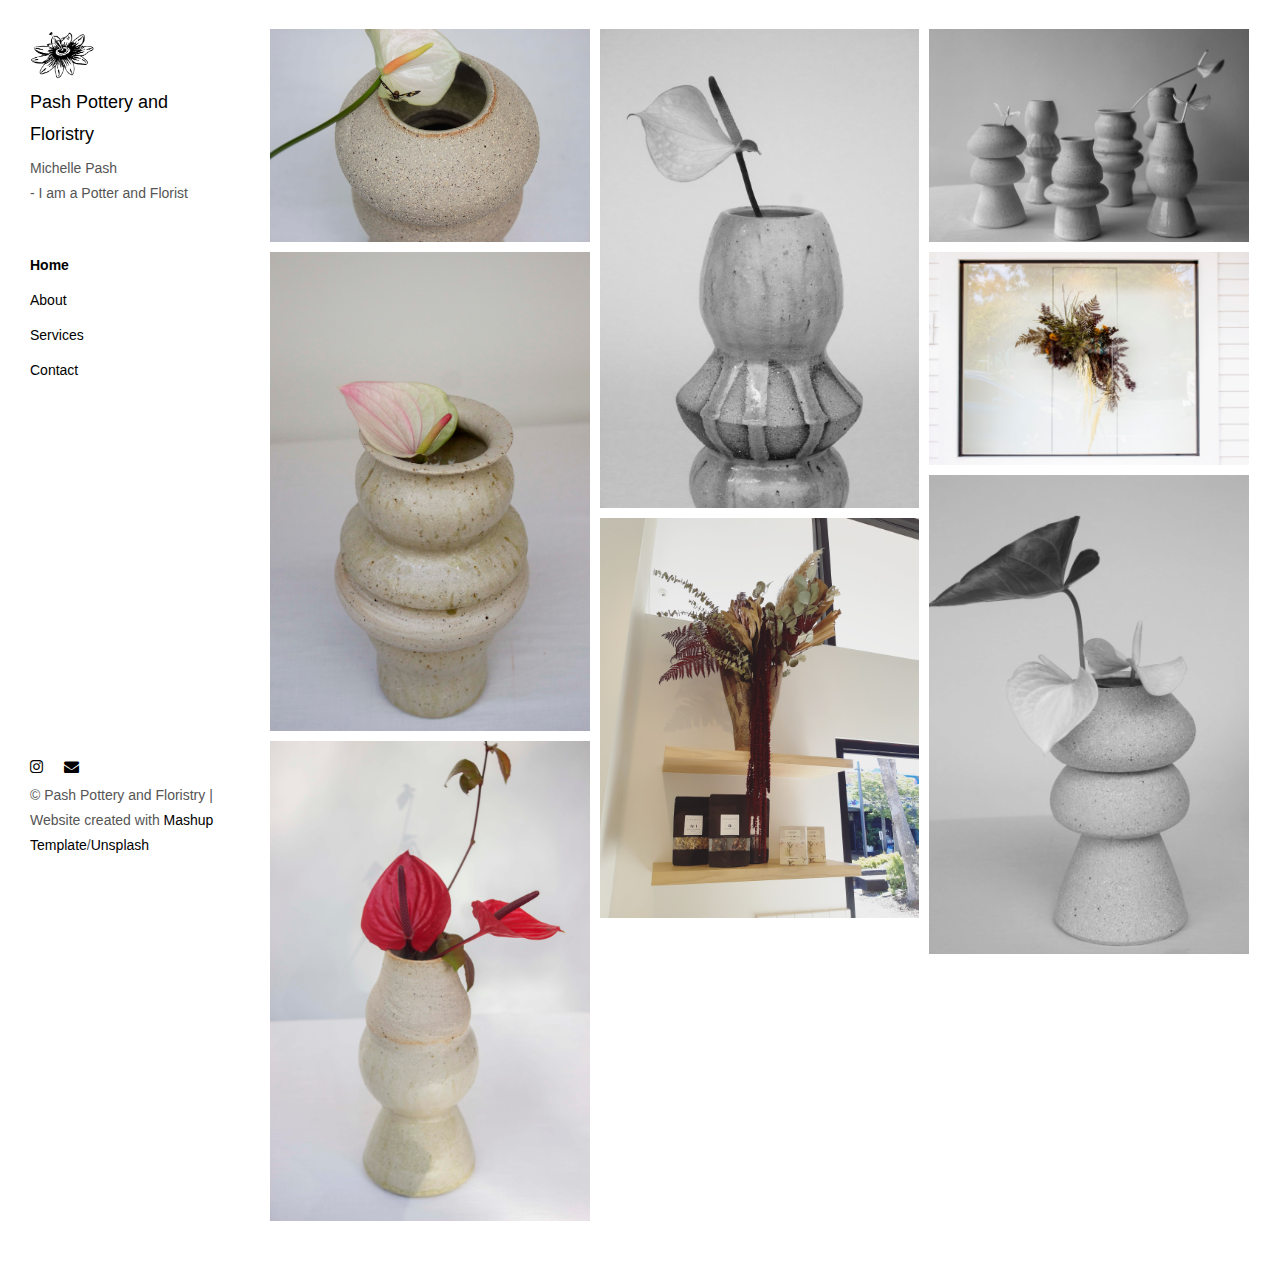
==== index.html @ e785ac84 "new line" ====
<!DOCTYPE html>
<html lang="en">
  <head>
    <meta charset="UTF-8" />
    <meta content="IE=edge" http-equiv="X-UA-Compatible" />
    <meta content="width=device-width,initial-scale=1" name="viewport" />
    <meta content="Page description" name="description" />
    <meta name="google" content="notranslate" />
    <meta
      content="Mashup templates have been developped by Orson.io team"
      name="author"
    />

    <!-- Disable tap highlight on IE -->
    <meta name="msapplication-tap-highlight" content="no" />

    <link href="./assets/apple-icon-180x180.png" rel="apple-touch-icon" />
    <link href="./assets/favicon.ico" rel="icon" />

    <title>Pash Pottery and Floristry</title>

    <link href="./main.82cfd66e.css" rel="stylesheet" />
  </head>

  <body>
    <!-- Add your content of header -->
    <header class="">
      <div class="navbar navbar-default visible-xs">
        <button type="button" class="navbar-toggle collapsed">
          <span class="sr-only">Toggle navigation</span>
          <span class="icon-bar"></span>
          <span class="icon-bar"></span>
          <span class="icon-bar"></span>
        </button>
        <a href="./index.html" class="navbar-brand">Pash Pottery and Floristry</a>
      </div>

      <nav class="sidebar">
        <div class="navbar-collapse" id="navbar-collapse">
          <div class="site-header hidden-xs">
            <a class="site-brand" href="./index.html" title="">
              <img
                class="img-responsive site-logo"
                alt=""
                src="./assets/images/logo.png"
                style="height: 50px;"
              />
              Pash Pottery and Floristry
            </a>
            <p>
              Michelle Pash <br> - I am a Potter and Florist
            </p>
          </div>
          <ul class="nav">
            <li><a href="./index.html" title="">Home</a></li>
            <li><a href="./about.html" title="">About</a></li>
            <li><a href="./services.html" title="">Services</a></li>
            <li><a href="./contact.html" title="">Contact</a></li>
          </ul>

          <nav class="nav-footer">
            <p class="nav-footer-social-buttons">
              <a
                class="fa-icon"
                href="https://www.instagram.com/pashpotteryandfloristry/?hl=en"
                title=""
              >
                <i class="fa fa-instagram"></i>
              </a>

              <a class="fa-icon" href="mailto:michelle.peteros@gmail.com" title="">
                 <i class="fa fa-envelope"></i>
              </a>
              </a>
            </p>
            <p>
              © Pash Pottery and Floristry | Website created with
              <a
                href="http://www.mashup-template.com/"
                title="Create website with free html template"
                >Mashup Template</a
              >/<a
                href="https://www.unsplash.com/"
                title="Beautiful Free Images"
                >Unsplash</a
              >
            </p>
          </nav>
        </div>
      </nav>
    </header>
    <main class="" id="main-collapse">
      <!-- Add your site or app content here -->

      <div class="hero-full-wrapper">
        <div class="grid">
          <div class="gutter-sizer"></div>
          <div class="grid-sizer"></div>

          <div class="grid-item">
            <img
              class="img-responsive"
              alt=""
              src="./assets/images/1_img.jpg"
            />
            <!-- <a href="./project.html" class="project-description">
              <div class="project-text-holder">
                <div class="project-text-inner">
                  <h3>Vivamus vestibulum</h3>
                  <p>Discover more</p>
                </div>
              </div>
            </a> -->
          </div>

          <div class="grid-item">
            <img
              class="img-responsive"
              alt=""
              src="./assets/images/2_img.jpg"
            />
            <!-- <a href="./project.html" class="project-description">
              <div class="project-text-holder">
                <div class="project-text-inner">
                  <h3>Vivamus vestibulum</h3>
                  <p>Discover more</p>
                </div>
              </div>
            </a> -->
          </div>

          <div class="grid-item">
            <img
              class="img-responsive"
              alt=""
              src="./assets/images/3_img.jpg"
            />
            <!-- <a href="./project.html" class="project-description">
              <div class="project-text-holder">
                <div class="project-text-inner">
                  <h3>Vivamus vestibulum</h3>
                  <p>Discover more</p>
                </div>
              </div>
            </a> -->
          </div>
          <div class="grid-item">
            <img
              class="img-responsive"
              alt=""
              src="./assets/images/4_img.jpg"
            />
            <!-- <a href="./project.html" class="project-description">
              <div class="project-text-holder">
                <div class="project-text-inner">
                  <h3>Vivamus vestibulum</h3>
                  <p>Discover more</p>
                </div>
              </div>
            </a> -->
          </div>

          <div class="grid-item">
            <img
              class="img-responsive"
              alt=""
              src="./assets/images/5_img.jpg"
            />
            <!-- <a href="./project.html" class="project-description">
              <div class="project-text-holder">
                <div class="project-text-inner">
                  <h3>Vivamus vestibulum</h3>
                  <p>Discover more</p>
                </div>
              </div>
            </a> -->
          </div>

          <div class="grid-item">
            <img
              class="img-responsive"
              alt=""
              src="./assets/images/6_img.jpg"
            />
            <!-- <a href="./project.html" class="project-description">
              <div class="project-text-holder">
                <div class="project-text-inner">
                  <h3>Vivamus vestibulum</h3>
                  <p>Discover more</p>
                </div>
              </div>
            </a> -->
          </div>

          <div class="grid-item">
            <img
              class="img-responsive"
              alt=""
              src="./assets/images/7_img.jpg"
            />
            <!-- <a href="./project.html" class="project-description">
              <div class="project-text-holder">
                <div class="project-text-inner">
                  <h3>Vivamus vestibulum</h3>
                  <p>Discover more</p>
                </div>
              </div>
            </a> -->
          </div>
          <div class="grid-item">
            <img
              class="img-responsive"
              alt=""
              src="./assets/images/8_img.jpg"
            />
            <!-- <a href="./project.html" class="project-description">
              <div class="project-text-holder">
                <div class="project-text-inner">
                  <h3>Vivamus vestibulum</h3>
                  <p>Discover more</p>
                </div>
              </div>
            </a> -->
          </div>
        </div>
      </div>

      <script>
        document.addEventListener("DOMContentLoaded", function (event) {
          masonryBuild();
        });
      </script>
    </main>

    <script>
      document.addEventListener("DOMContentLoaded", function (event) {
        navbarToggleSidebar();
        navActivePage();
      });
    </script>

    <!-- Google Analytics: change UA-XXXXX-X to be your site's ID 

<script>
  (function (i, s, o, g, r, a, m) {
    i['GoogleAnalyticsObject'] = r; i[r] = i[r] || function () {
      (i[r].q = i[r].q || []).push(arguments)
    }, i[r].l = 1 * new Date(); a = s.createElement(o),
      m = s.getElementsByTagName(o)[0]; a.async = 1; a.src = g; m.parentNode.insertBefore(a, m)
  })(window, document, 'script', '//www.google-analytics.com/analytics.js', 'ga');
  ga('create', 'UA-XXXXX-X', 'auto');
  ga('send', 'pageview');
</script>

-->
    <script type="text/javascript" src="./main.85741bff.js"></script>
  </body>
</html>
---- main.82cfd66e.css ----
@import url(
  https://fonts.googleapis.com/css?family=Cabin:400,
  700|Source + Sans + Pro:400,
  700
);
@import url(https://maxcdn.bootstrapcdn.com/font-awesome/4.7.0/css/font-awesome.min.css); /*!
 * Bootstrap v3.3.7 (http://getbootstrap.com)
 * Copyright 2011-2016 Twitter, Inc.
 * Licensed under MIT (https://github.com/twbs/bootstrap/blob/master/LICENSE)
 */
/*! normalize.css v3.0.3 | MIT License | github.com/necolas/normalize.css */
html {
  font-family: sans-serif;
  -ms-text-size-adjust: 100%;
  -webkit-text-size-adjust: 100%;
}
body {
  margin: 0;
}
article,
aside,
details,
figcaption,
figure,
footer,
header,
hgroup,
main,
menu,
nav,
section,
summary {
  display: block;
}
audio,
canvas,
progress,
video {
  display: inline-block;
  vertical-align: baseline;
}
audio:not([controls]) {
  display: none;
  height: 0;
}
[hidden],
template {
  display: none;
}
a {
  background-color: transparent;
}
a:active,
a:hover {
  outline: 0;
}
abbr[title] {
  border-bottom: 1px dotted;
}
b,
strong {
  font-weight: 700;
}
dfn {
  font-style: italic;
}
h1 {
  font-size: 2em;
  margin: 0.67em 0;
}
mark {
  background: #ff0;
  color: #000;
}
small {
  font-size: 80%;
}
sub,
sup {
  font-size: 75%;
  line-height: 0;
  position: relative;
  vertical-align: baseline;
}
sup {
  top: -0.5em;
}
sub {
  bottom: -0.25em;
}
img {
  border: 0;
}
svg:not(:root) {
  overflow: hidden;
}
figure {
  margin: 1em 40px;
}
hr {
  box-sizing: content-box;
  height: 0;
}
pre {
  overflow: auto;
}
code,
kbd,
pre,
samp {
  font-family: monospace, monospace;
  font-size: 1em;
}
button,
input,
optgroup,
select,
textarea {
  color: inherit;
  font: inherit;
  margin: 0;
}
button {
  overflow: visible;
}
button,
select {
  text-transform: none;
}
button,
html input[type="button"],
input[type="reset"],
input[type="submit"] {
  -webkit-appearance: button;
  cursor: pointer;
}
button[disabled],
html input[disabled] {
  cursor: default;
}
button::-moz-focus-inner,
input::-moz-focus-inner {
  border: 0;
  padding: 0;
}
input {
  line-height: normal;
}
input[type="checkbox"],
input[type="radio"] {
  box-sizing: border-box;
  padding: 0;
}
input[type="number"]::-webkit-inner-spin-button,
input[type="number"]::-webkit-outer-spin-button {
  height: auto;
}
input[type="search"] {
  -webkit-appearance: textfield;
  box-sizing: content-box;
}
input[type="search"]::-webkit-search-cancel-button,
input[type="search"]::-webkit-search-decoration {
  -webkit-appearance: none;
}
fieldset {
  border: 1px solid silver;
  margin: 0 2px;
  padding: 0.35em 0.625em 0.75em;
}
textarea {
  overflow: auto;
}
optgroup {
  font-weight: 700;
}
table {
  border-collapse: collapse;
  border-spacing: 0;
}
td,
th {
  padding: 0;
}

/*! Source: https://github.com/h5bp/html5-boilerplate/blob/master/src/css/main.css */
@media print {
  *,
  :after,
  :before {
    background: transparent !important;
    color: #000 !important;
    box-shadow: none !important;
    text-shadow: none !important;
  }
  a,
  a:visited {
    text-decoration: underline;
  }
  a[href]:after {
    content: " (" attr(href) ")";
  }
  abbr[title]:after {
    content: " (" attr(title) ")";
  }
  a[href^="#"]:after,
  a[href^="javascript:"]:after {
    content: "";
  }
  blockquote,
  pre {
    border: 1px solid #999;
    page-break-inside: avoid;
  }
  thead {
    display: table-header-group;
  }
  img,
  tr {
    page-break-inside: avoid;
  }
  img {
    max-width: 100% !important;
  }
  h2,
  h3,
  p {
    orphans: 3;
    widows: 3;
  }
  h2,
  h3 {
    page-break-after: avoid;
  }
  .navbar {
    display: none;
  }
  .btn > .caret,
  .dropup > .btn > .caret {
    border-top-color: #000 !important;
  }
  .label {
    border: 1px solid #000;
  }
  .table {
    border-collapse: collapse !important;
  }
  .table td,
  .table th {
    background-color: #fff !important;
  }
  .table-bordered td,
  .table-bordered th {
    border: 1px solid #ddd !important;
  }
}
*,
:after,
:before {
  -webkit-box-sizing: border-box;
  -moz-box-sizing: border-box;
  box-sizing: border-box;
}
html {
  font-size: 10px;
  -webkit-tap-highlight-color: transparent;
}
body {
  font-family: Source Sans Pro, Helvetica, Arial, sans-serif;
  font-size: 14px;
  line-height: 1.78;
  color: #555;
  background-color: #fff;
}
button,
input,
select,
textarea {
  font-family: inherit;
  font-size: inherit;
  line-height: inherit;
}
a {
  color: #ff6360;
  text-decoration: none;
}
a:focus,
a:hover {
  color: #ff1814;
  text-decoration: underline;
}
a:focus {
  outline: 5px auto -webkit-focus-ring-color;
  outline-offset: -2px;
}
figure {
  margin: 0;
}
img {
  vertical-align: middle;
}
.img-responsive {
  display: block;
  max-width: 100%;
  height: auto;
}
.img-rounded {
  border-radius: 2px;
}
.img-thumbnail {
  padding: 4px;
  line-height: 1.78;
  background-color: #fff;
  border: 1px solid #ddd;
  border-radius: 2px;
  -webkit-transition: all 0.2s ease-in-out;
  -o-transition: all 0.2s ease-in-out;
  transition: all 0.2s ease-in-out;
  display: inline-block;
  max-width: 100%;
  height: auto;
}
.img-circle {
  border-radius: 50%;
}
hr {
  margin-top: 24px;
  margin-bottom: 24px;
  border: 0;
  border-top: 1px solid #eee;
}
.sr-only {
  position: absolute;
  width: 1px;
  height: 1px;
  margin: -1px;
  padding: 0;
  overflow: hidden;
  clip: rect(0, 0, 0, 0);
  border: 0;
}
.sr-only-focusable:active,
.sr-only-focusable:focus {
  position: static;
  width: auto;
  height: auto;
  margin: 0;
  overflow: visible;
  clip: auto;
}
[role="button"] {
  cursor: pointer;
}
.h1,
.h2,
.h3,
.h4,
.h5,
.h6,
h1,
h2,
h3,
h4,
h5,
h6 {
  font-family: Cabin, Helvetica, Arial, sans-serif;
  font-weight: 700;
  line-height: 1.1;
  color: #000;
}
.h1 .small,
.h1 small,
.h2 .small,
.h2 small,
.h3 .small,
.h3 small,
.h4 .small,
.h4 small,
.h5 .small,
.h5 small,
.h6 .small,
.h6 small,
h1 .small,
h1 small,
h2 .small,
h2 small,
h3 .small,
h3 small,
h4 .small,
h4 small,
h5 .small,
h5 small,
h6 .small,
h6 small {
  font-weight: 400;
  line-height: 1;
  color: #777;
}
.h1,
.h2,
.h3,
h1,
h2,
h3 {
  margin-top: 24px;
  margin-bottom: 12px;
}
.h1 .small,
.h1 small,
.h2 .small,
.h2 small,
.h3 .small,
.h3 small,
h1 .small,
h1 small,
h2 .small,
h2 small,
h3 .small,
h3 small {
  font-size: 65%;
}
.h4,
.h5,
.h6,
h4,
h5,
h6 {
  margin-top: 12px;
  margin-bottom: 12px;
}
.h4 .small,
.h4 small,
.h5 .small,
.h5 small,
.h6 .small,
.h6 small,
h4 .small,
h4 small,
h5 .small,
h5 small,
h6 .small,
h6 small {
  font-size: 75%;
}
.h1,
h1 {
  font-size: 44px;
}
.h2,
h2 {
  font-size: 33px;
}
.h3,
h3 {
  font-size: 25px;
}
.h4,
h4 {
  font-size: 19px;
}
.h5,
h5 {
  font-size: 14px;
}
.h6,
h6 {
  font-size: 12px;
}
p {
  margin: 0 0 12px;
}
.lead {
  margin-bottom: 24px;
  font-size: 16px;
  font-weight: 300;
  line-height: 1.4;
}
@media (min-width: 768px) {
  .lead {
    font-size: 21px;
  }
}
.small,
small {
  font-size: 85%;
}
.mark,
mark {
  background-color: #fcf8e3;
  padding: 0.2em;
}
.text-left {
  text-align: left;
}
.text-right {
  text-align: right;
}
.text-center {
  text-align: center;
}
.text-justify {
  text-align: justify;
}
.text-nowrap {
  white-space: nowrap;
}
.text-lowercase {
  text-transform: lowercase;
}
.initialism,
.text-uppercase {
  text-transform: uppercase;
}
.text-capitalize {
  text-transform: capitalize;
}
.text-muted {
  color: #777;
}
.text-primary {
  color: #ff6360;
}
a.text-primary:focus,
a.text-primary:hover {
  color: #ff312d;
}
.text-success {
  color: #fff;
}
a.text-success:focus,
a.text-success:hover {
  color: #e6e6e6;
}
.text-info {
  color: #31708f;
}
a.text-info:focus,
a.text-info:hover {
  color: #245269;
}
.text-warning {
  color: #8a6d3b;
}
a.text-warning:focus,
a.text-warning:hover {
  color: #66512c;
}
.text-danger {
  color: #fff;
}
a.text-danger:focus,
a.text-danger:hover {
  color: #e6e6e6;
}
.bg-primary {
  color: #fff;
  background-color: #ff6360;
}
a.bg-primary:focus,
a.bg-primary:hover {
  background-color: #ff312d;
}
.bg-success {
  background-color: #57ce6e;
}
a.bg-success:focus,
a.bg-success:hover {
  background-color: #37bb50;
}
.bg-info {
  background-color: #d9edf7;
}
a.bg-info:focus,
a.bg-info:hover {
  background-color: #afd9ee;
}
.bg-warning {
  background-color: #fcf8e3;
}
a.bg-warning:focus,
a.bg-warning:hover {
  background-color: #f7ecb5;
}
.bg-danger {
  background-color: #ee624b;
}
a.bg-danger:focus,
a.bg-danger:hover {
  background-color: #ea391c;
}
.page-header {
  padding-bottom: 11px;
  margin: 48px 0 24px;
  border-bottom: 1px solid #eee;
}
ol,
ul {
  margin-top: 0;
  margin-bottom: 12px;
}
ol ol,
ol ul,
ul ol,
ul ul {
  margin-bottom: 0;
}
.list-inline,
.list-unstyled {
  padding-left: 0;
  list-style: none;
}
.list-inline {
  margin-left: -5px;
}
.list-inline > li {
  display: inline-block;
  padding-left: 5px;
  padding-right: 5px;
}
dl {
  margin-top: 0;
  margin-bottom: 24px;
}
dd,
dt {
  line-height: 1.78;
}
dt {
  font-weight: 700;
}
dd {
  margin-left: 0;
}
.dl-horizontal dd:after,
.dl-horizontal dd:before {
  content: " ";
  display: table;
}
.dl-horizontal dd:after {
  clear: both;
}
@media (min-width: 768px) {
  .dl-horizontal dt {
    float: left;
    width: 160px;
    clear: left;
    text-align: right;
    overflow: hidden;
    text-overflow: ellipsis;
    white-space: nowrap;
  }
  .dl-horizontal dd {
    margin-left: 180px;
  }
}
abbr[data-original-title],
abbr[title] {
  cursor: help;
  border-bottom: 1px dotted #777;
}
.initialism {
  font-size: 90%;
}
blockquote {
  padding: 12px 24px;
  margin: 0 0 24px;
  font-size: 17.5px;
  border-left: 5px solid #eee;
}
blockquote ol:last-child,
blockquote p:last-child,
blockquote ul:last-child {
  margin-bottom: 0;
}
blockquote .small,
blockquote footer,
blockquote small {
  display: block;
  font-size: 80%;
  line-height: 1.78;
  color: #777;
}
blockquote .small:before,
blockquote footer:before,
blockquote small:before {
  content: "\2014   \A0";
}
.blockquote-reverse,
blockquote.pull-right {
  padding-right: 15px;
  padding-left: 0;
  border-right: 5px solid #eee;
  border-left: 0;
  text-align: right;
}
.blockquote-reverse .small:before,
.blockquote-reverse footer:before,
.blockquote-reverse small:before,
blockquote.pull-right .small:before,
blockquote.pull-right footer:before,
blockquote.pull-right small:before {
  content: "";
}
.blockquote-reverse .small:after,
.blockquote-reverse footer:after,
.blockquote-reverse small:after,
blockquote.pull-right .small:after,
blockquote.pull-right footer:after,
blockquote.pull-right small:after {
  content: "\A0   \2014";
}
address {
  margin-bottom: 24px;
  font-style: normal;
  line-height: 1.78;
}
code,
kbd,
pre,
samp {
  font-family: Menlo, Monaco, Consolas, Courier New, monospace;
}
code {
  color: #c7254e;
  background-color: #f9f2f4;
}
code,
kbd {
  padding: 2px 4px;
  font-size: 90%;
  border-radius: 2px;
}
kbd {
  color: #fff;
  background-color: #333;
  box-shadow: inset 0 -1px 0 rgba(0, 0, 0, 0.25);
}
kbd kbd {
  padding: 0;
  font-size: 100%;
  font-weight: 700;
  box-shadow: none;
}
pre {
  display: block;
  padding: 11.5px;
  margin: 0 0 12px;
  font-size: 13px;
  line-height: 1.78;
  word-break: break-all;
  word-wrap: break-word;
  color: #333;
  background-color: #f5f5f5;
  border: 1px solid #ccc;
  border-radius: 2px;
}
pre code {
  padding: 0;
  font-size: inherit;
  color: inherit;
  white-space: pre-wrap;
  background-color: transparent;
  border-radius: 0;
}
.pre-scrollable {
  max-height: 340px;
  overflow-y: scroll;
}
.container {
  margin-right: auto;
  margin-left: auto;
  padding-left: 15px;
  padding-right: 15px;
}
.container:after,
.container:before {
  content: " ";
  display: table;
}
.container:after {
  clear: both;
}
@media (min-width: 768px) {
  .container {
    width: 750px;
  }
}
@media (min-width: 992px) {
  .container {
    width: 970px;
  }
}
@media (min-width: 1200px) {
  .container {
    width: 1170px;
  }
}
.container-fluid {
  margin-right: auto;
  margin-left: auto;
  padding-left: 15px;
  padding-right: 15px;
}
.container-fluid:after,
.container-fluid:before {
  content: " ";
  display: table;
}
.container-fluid:after {
  clear: both;
}
.row {
  margin-left: -15px;
  margin-right: -15px;
}
.row:after,
.row:before {
  content: " ";
  display: table;
}
.row:after {
  clear: both;
}
.col-lg-1,
.col-lg-2,
.col-lg-3,
.col-lg-4,
.col-lg-5,
.col-lg-6,
.col-lg-7,
.col-lg-8,
.col-lg-9,
.col-lg-10,
.col-lg-11,
.col-lg-12,
.col-md-1,
.col-md-2,
.col-md-3,
.col-md-4,
.col-md-5,
.col-md-6,
.col-md-7,
.col-md-8,
.col-md-9,
.col-md-10,
.col-md-11,
.col-md-12,
.col-sm-1,
.col-sm-2,
.col-sm-3,
.col-sm-4,
.col-sm-5,
.col-sm-6,
.col-sm-7,
.col-sm-8,
.col-sm-9,
.col-sm-10,
.col-sm-11,
.col-sm-12,
.col-xs-1,
.col-xs-2,
.col-xs-3,
.col-xs-4,
.col-xs-5,
.col-xs-6,
.col-xs-7,
.col-xs-8,
.col-xs-9,
.col-xs-10,
.col-xs-11,
.col-xs-12 {
  position: relative;
  min-height: 1px;
  padding-left: 15px;
  padding-right: 15px;
}
.col-xs-1,
.col-xs-2,
.col-xs-3,
.col-xs-4,
.col-xs-5,
.col-xs-6,
.col-xs-7,
.col-xs-8,
.col-xs-9,
.col-xs-10,
.col-xs-11,
.col-xs-12 {
  float: left;
}
.col-xs-1 {
  width: 8.33333%;
}
.col-xs-2 {
  width: 16.66667%;
}
.col-xs-3 {
  width: 25%;
}
.col-xs-4 {
  width: 33.33333%;
}
.col-xs-5 {
  width: 41.66667%;
}
.col-xs-6 {
  width: 50%;
}
.col-xs-7 {
  width: 58.33333%;
}
.col-xs-8 {
  width: 66.66667%;
}
.col-xs-9 {
  width: 75%;
}
.col-xs-10 {
  width: 83.33333%;
}
.col-xs-11 {
  width: 91.66667%;
}
.col-xs-12 {
  width: 100%;
}
.col-xs-pull-0 {
  right: auto;
}
.col-xs-pull-1 {
  right: 8.33333%;
}
.col-xs-pull-2 {
  right: 16.66667%;
}
.col-xs-pull-3 {
  right: 25%;
}
.col-xs-pull-4 {
  right: 33.33333%;
}
.col-xs-pull-5 {
  right: 41.66667%;
}
.col-xs-pull-6 {
  right: 50%;
}
.col-xs-pull-7 {
  right: 58.33333%;
}
.col-xs-pull-8 {
  right: 66.66667%;
}
.col-xs-pull-9 {
  right: 75%;
}
.col-xs-pull-10 {
  right: 83.33333%;
}
.col-xs-pull-11 {
  right: 91.66667%;
}
.col-xs-pull-12 {
  right: 100%;
}
.col-xs-push-0 {
  left: auto;
}
.col-xs-push-1 {
  left: 8.33333%;
}
.col-xs-push-2 {
  left: 16.66667%;
}
.col-xs-push-3 {
  left: 25%;
}
.col-xs-push-4 {
  left: 33.33333%;
}
.col-xs-push-5 {
  left: 41.66667%;
}
.col-xs-push-6 {
  left: 50%;
}
.col-xs-push-7 {
  left: 58.33333%;
}
.col-xs-push-8 {
  left: 66.66667%;
}
.col-xs-push-9 {
  left: 75%;
}
.col-xs-push-10 {
  left: 83.33333%;
}
.col-xs-push-11 {
  left: 91.66667%;
}
.col-xs-push-12 {
  left: 100%;
}
.col-xs-offset-0 {
  margin-left: 0;
}
.col-xs-offset-1 {
  margin-left: 8.33333%;
}
.col-xs-offset-2 {
  margin-left: 16.66667%;
}
.col-xs-offset-3 {
  margin-left: 25%;
}
.col-xs-offset-4 {
  margin-left: 33.33333%;
}
.col-xs-offset-5 {
  margin-left: 41.66667%;
}
.col-xs-offset-6 {
  margin-left: 50%;
}
.col-xs-offset-7 {
  margin-left: 58.33333%;
}
.col-xs-offset-8 {
  margin-left: 66.66667%;
}
.col-xs-offset-9 {
  margin-left: 75%;
}
.col-xs-offset-10 {
  margin-left: 83.33333%;
}
.col-xs-offset-11 {
  margin-left: 91.66667%;
}
.col-xs-offset-12 {
  margin-left: 100%;
}
@media (min-width: 768px) {
  .col-sm-1,
  .col-sm-2,
  .col-sm-3,
  .col-sm-4,
  .col-sm-5,
  .col-sm-6,
  .col-sm-7,
  .col-sm-8,
  .col-sm-9,
  .col-sm-10,
  .col-sm-11,
  .col-sm-12 {
    float: left;
  }
  .col-sm-1 {
    width: 8.33333%;
  }
  .col-sm-2 {
    width: 16.66667%;
  }
  .col-sm-3 {
    width: 25%;
  }
  .col-sm-4 {
    width: 33.33333%;
  }
  .col-sm-5 {
    width: 41.66667%;
  }
  .col-sm-6 {
    width: 50%;
  }
  .col-sm-7 {
    width: 58.33333%;
  }
  .col-sm-8 {
    width: 66.66667%;
  }
  .col-sm-9 {
    width: 75%;
  }
  .col-sm-10 {
    width: 83.33333%;
  }
  .col-sm-11 {
    width: 91.66667%;
  }
  .col-sm-12 {
    width: 100%;
  }
  .col-sm-pull-0 {
    right: auto;
  }
  .col-sm-pull-1 {
    right: 8.33333%;
  }
  .col-sm-pull-2 {
    right: 16.66667%;
  }
  .col-sm-pull-3 {
    right: 25%;
  }
  .col-sm-pull-4 {
    right: 33.33333%;
  }
  .col-sm-pull-5 {
    right: 41.66667%;
  }
  .col-sm-pull-6 {
    right: 50%;
  }
  .col-sm-pull-7 {
    right: 58.33333%;
  }
  .col-sm-pull-8 {
    right: 66.66667%;
  }
  .col-sm-pull-9 {
    right: 75%;
  }
  .col-sm-pull-10 {
    right: 83.33333%;
  }
  .col-sm-pull-11 {
    right: 91.66667%;
  }
  .col-sm-pull-12 {
    right: 100%;
  }
  .col-sm-push-0 {
    left: auto;
  }
  .col-sm-push-1 {
    left: 8.33333%;
  }
  .col-sm-push-2 {
    left: 16.66667%;
  }
  .col-sm-push-3 {
    left: 25%;
  }
  .col-sm-push-4 {
    left: 33.33333%;
  }
  .col-sm-push-5 {
    left: 41.66667%;
  }
  .col-sm-push-6 {
    left: 50%;
  }
  .col-sm-push-7 {
    left: 58.33333%;
  }
  .col-sm-push-8 {
    left: 66.66667%;
  }
  .col-sm-push-9 {
    left: 75%;
  }
  .col-sm-push-10 {
    left: 83.33333%;
  }
  .col-sm-push-11 {
    left: 91.66667%;
  }
  .col-sm-push-12 {
    left: 100%;
  }
  .col-sm-offset-0 {
    margin-left: 0;
  }
  .col-sm-offset-1 {
    margin-left: 8.33333%;
  }
  .col-sm-offset-2 {
    margin-left: 16.66667%;
  }
  .col-sm-offset-3 {
    margin-left: 25%;
  }
  .col-sm-offset-4 {
    margin-left: 33.33333%;
  }
  .col-sm-offset-5 {
    margin-left: 41.66667%;
  }
  .col-sm-offset-6 {
    margin-left: 50%;
  }
  .col-sm-offset-7 {
    margin-left: 58.33333%;
  }
  .col-sm-offset-8 {
    margin-left: 66.66667%;
  }
  .col-sm-offset-9 {
    margin-left: 75%;
  }
  .col-sm-offset-10 {
    margin-left: 83.33333%;
  }
  .col-sm-offset-11 {
    margin-left: 91.66667%;
  }
  .col-sm-offset-12 {
    margin-left: 100%;
  }
}
@media (min-width: 992px) {
  .col-md-1,
  .col-md-2,
  .col-md-3,
  .col-md-4,
  .col-md-5,
  .col-md-6,
  .col-md-7,
  .col-md-8,
  .col-md-9,
  .col-md-10,
  .col-md-11,
  .col-md-12 {
    float: left;
  }
  .col-md-1 {
    width: 8.33333%;
  }
  .col-md-2 {
    width: 16.66667%;
  }
  .col-md-3 {
    width: 25%;
  }
  .col-md-4 {
    width: 33.33333%;
  }
  .col-md-5 {
    width: 41.66667%;
  }
  .col-md-6 {
    width: 50%;
  }
  .col-md-7 {
    width: 58.33333%;
  }
  .col-md-8 {
    width: 66.66667%;
  }
  .col-md-9 {
    width: 75%;
  }
  .col-md-10 {
    width: 83.33333%;
  }
  .col-md-11 {
    width: 91.66667%;
  }
  .col-md-12 {
    width: 100%;
  }
  .col-md-pull-0 {
    right: auto;
  }
  .col-md-pull-1 {
    right: 8.33333%;
  }
  .col-md-pull-2 {
    right: 16.66667%;
  }
  .col-md-pull-3 {
    right: 25%;
  }
  .col-md-pull-4 {
    right: 33.33333%;
  }
  .col-md-pull-5 {
    right: 41.66667%;
  }
  .col-md-pull-6 {
    right: 50%;
  }
  .col-md-pull-7 {
    right: 58.33333%;
  }
  .col-md-pull-8 {
    right: 66.66667%;
  }
  .col-md-pull-9 {
    right: 75%;
  }
  .col-md-pull-10 {
    right: 83.33333%;
  }
  .col-md-pull-11 {
    right: 91.66667%;
  }
  .col-md-pull-12 {
    right: 100%;
  }
  .col-md-push-0 {
    left: auto;
  }
  .col-md-push-1 {
    left: 8.33333%;
  }
  .col-md-push-2 {
    left: 16.66667%;
  }
  .col-md-push-3 {
    left: 25%;
  }
  .col-md-push-4 {
    left: 33.33333%;
  }
  .col-md-push-5 {
    left: 41.66667%;
  }
  .col-md-push-6 {
    left: 50%;
  }
  .col-md-push-7 {
    left: 58.33333%;
  }
  .col-md-push-8 {
    left: 66.66667%;
  }
  .col-md-push-9 {
    left: 75%;
  }
  .col-md-push-10 {
    left: 83.33333%;
  }
  .col-md-push-11 {
    left: 91.66667%;
  }
  .col-md-push-12 {
    left: 100%;
  }
  .col-md-offset-0 {
    margin-left: 0;
  }
  .col-md-offset-1 {
    margin-left: 8.33333%;
  }
  .col-md-offset-2 {
    margin-left: 16.66667%;
  }
  .col-md-offset-3 {
    margin-left: 25%;
  }
  .col-md-offset-4 {
    margin-left: 33.33333%;
  }
  .col-md-offset-5 {
    margin-left: 41.66667%;
  }
  .col-md-offset-6 {
    margin-left: 50%;
  }
  .col-md-offset-7 {
    margin-left: 58.33333%;
  }
  .col-md-offset-8 {
    margin-left: 66.66667%;
  }
  .col-md-offset-9 {
    margin-left: 75%;
  }
  .col-md-offset-10 {
    margin-left: 83.33333%;
  }
  .col-md-offset-11 {
    margin-left: 91.66667%;
  }
  .col-md-offset-12 {
    margin-left: 100%;
  }
}
@media (min-width: 1200px) {
  .col-lg-1,
  .col-lg-2,
  .col-lg-3,
  .col-lg-4,
  .col-lg-5,
  .col-lg-6,
  .col-lg-7,
  .col-lg-8,
  .col-lg-9,
  .col-lg-10,
  .col-lg-11,
  .col-lg-12 {
    float: left;
  }
  .col-lg-1 {
    width: 8.33333%;
  }
  .col-lg-2 {
    width: 16.66667%;
  }
  .col-lg-3 {
    width: 25%;
  }
  .col-lg-4 {
    width: 33.33333%;
  }
  .col-lg-5 {
    width: 41.66667%;
  }
  .col-lg-6 {
    width: 50%;
  }
  .col-lg-7 {
    width: 58.33333%;
  }
  .col-lg-8 {
    width: 66.66667%;
  }
  .col-lg-9 {
    width: 75%;
  }
  .col-lg-10 {
    width: 83.33333%;
  }
  .col-lg-11 {
    width: 91.66667%;
  }
  .col-lg-12 {
    width: 100%;
  }
  .col-lg-pull-0 {
    right: auto;
  }
  .col-lg-pull-1 {
    right: 8.33333%;
  }
  .col-lg-pull-2 {
    right: 16.66667%;
  }
  .col-lg-pull-3 {
    right: 25%;
  }
  .col-lg-pull-4 {
    right: 33.33333%;
  }
  .col-lg-pull-5 {
    right: 41.66667%;
  }
  .col-lg-pull-6 {
    right: 50%;
  }
  .col-lg-pull-7 {
    right: 58.33333%;
  }
  .col-lg-pull-8 {
    right: 66.66667%;
  }
  .col-lg-pull-9 {
    right: 75%;
  }
  .col-lg-pull-10 {
    right: 83.33333%;
  }
  .col-lg-pull-11 {
    right: 91.66667%;
  }
  .col-lg-pull-12 {
    right: 100%;
  }
  .col-lg-push-0 {
    left: auto;
  }
  .col-lg-push-1 {
    left: 8.33333%;
  }
  .col-lg-push-2 {
    left: 16.66667%;
  }
  .col-lg-push-3 {
    left: 25%;
  }
  .col-lg-push-4 {
    left: 33.33333%;
  }
  .col-lg-push-5 {
    left: 41.66667%;
  }
  .col-lg-push-6 {
    left: 50%;
  }
  .col-lg-push-7 {
    left: 58.33333%;
  }
  .col-lg-push-8 {
    left: 66.66667%;
  }
  .col-lg-push-9 {
    left: 75%;
  }
  .col-lg-push-10 {
    left: 83.33333%;
  }
  .col-lg-push-11 {
    left: 91.66667%;
  }
  .col-lg-push-12 {
    left: 100%;
  }
  .col-lg-offset-0 {
    margin-left: 0;
  }
  .col-lg-offset-1 {
    margin-left: 8.33333%;
  }
  .col-lg-offset-2 {
    margin-left: 16.66667%;
  }
  .col-lg-offset-3 {
    margin-left: 25%;
  }
  .col-lg-offset-4 {
    margin-left: 33.33333%;
  }
  .col-lg-offset-5 {
    margin-left: 41.66667%;
  }
  .col-lg-offset-6 {
    margin-left: 50%;
  }
  .col-lg-offset-7 {
    margin-left: 58.33333%;
  }
  .col-lg-offset-8 {
    margin-left: 66.66667%;
  }
  .col-lg-offset-9 {
    margin-left: 75%;
  }
  .col-lg-offset-10 {
    margin-left: 83.33333%;
  }
  .col-lg-offset-11 {
    margin-left: 91.66667%;
  }
  .col-lg-offset-12 {
    margin-left: 100%;
  }
}
table {
  background-color: transparent;
}
caption {
  padding-top: 8px;
  padding-bottom: 8px;
  color: #777;
}
caption,
th {
  text-align: left;
}
.table {
  width: 100%;
  max-width: 100%;
  margin-bottom: 24px;
}
.table > tbody > tr > td,
.table > tbody > tr > th,
.table > tfoot > tr > td,
.table > tfoot > tr > th,
.table > thead > tr > td,
.table > thead > tr > th {
  padding: 8px;
  line-height: 1.78;
  vertical-align: top;
  border-top: 1px solid #ddd;
}
.table > thead > tr > th {
  vertical-align: bottom;
  border-bottom: 2px solid #ddd;
}
.table > caption + thead > tr:first-child > td,
.table > caption + thead > tr:first-child > th,
.table > colgroup + thead > tr:first-child > td,
.table > colgroup + thead > tr:first-child > th,
.table > thead:first-child > tr:first-child > td,
.table > thead:first-child > tr:first-child > th {
  border-top: 0;
}
.table > tbody + tbody {
  border-top: 2px solid #ddd;
}
.table .table {
  background-color: #fff;
}
.table-condensed > tbody > tr > td,
.table-condensed > tbody > tr > th,
.table-condensed > tfoot > tr > td,
.table-condensed > tfoot > tr > th,
.table-condensed > thead > tr > td,
.table-condensed > thead > tr > th {
  padding: 5px;
}
.table-bordered,
.table-bordered > tbody > tr > td,
.table-bordered > tbody > tr > th,
.table-bordered > tfoot > tr > td,
.table-bordered > tfoot > tr > th,
.table-bordered > thead > tr > td,
.table-bordered > thead > tr > th {
  border: 1px solid #ddd;
}
.table-bordered > thead > tr > td,
.table-bordered > thead > tr > th {
  border-bottom-width: 2px;
}
.table-striped > tbody > tr:nth-of-type(odd) {
  background-color: #f9f9f9;
}
.table-hover > tbody > tr:hover {
  background-color: #f5f5f5;
}
table col[class*="col-"] {
  position: static;
  float: none;
  display: table-column;
}
table td[class*="col-"],
table th[class*="col-"] {
  position: static;
  float: none;
  display: table-cell;
}
.table > tbody > tr.active > td,
.table > tbody > tr.active > th,
.table > tbody > tr > td.active,
.table > tbody > tr > th.active,
.table > tfoot > tr.active > td,
.table > tfoot > tr.active > th,
.table > tfoot > tr > td.active,
.table > tfoot > tr > th.active,
.table > thead > tr.active > td,
.table > thead > tr.active > th,
.table > thead > tr > td.active,
.table > thead > tr > th.active {
  background-color: #f5f5f5;
}
.table-hover > tbody > tr.active:hover > td,
.table-hover > tbody > tr.active:hover > th,
.table-hover > tbody > tr:hover > .active,
.table-hover > tbody > tr > td.active:hover,
.table-hover > tbody > tr > th.active:hover {
  background-color: #e8e8e8;
}
.table > tbody > tr.success > td,
.table > tbody > tr.success > th,
.table > tbody > tr > td.success,
.table > tbody > tr > th.success,
.table > tfoot > tr.success > td,
.table > tfoot > tr.success > th,
.table > tfoot > tr > td.success,
.table > tfoot > tr > th.success,
.table > thead > tr.success > td,
.table > thead > tr.success > th,
.table > thead > tr > td.success,
.table > thead > tr > th.success {
  background-color: #57ce6e;
}
.table-hover > tbody > tr.success:hover > td,
.table-hover > tbody > tr.success:hover > th,
.table-hover > tbody > tr:hover > .success,
.table-hover > tbody > tr > td.success:hover,
.table-hover > tbody > tr > th.success:hover {
  background-color: #43c85d;
}
.table > tbody > tr.info > td,
.table > tbody > tr.info > th,
.table > tbody > tr > td.info,
.table > tbody > tr > th.info,
.table > tfoot > tr.info > td,
.table > tfoot > tr.info > th,
.table > tfoot > tr > td.info,
.table > tfoot > tr > th.info,
.table > thead > tr.info > td,
.table > thead > tr.info > th,
.table > thead > tr > td.info,
.table > thead > tr > th.info {
  background-color: #d9edf7;
}
.table-hover > tbody > tr.info:hover > td,
.table-hover > tbody > tr.info:hover > th,
.table-hover > tbody > tr:hover > .info,
.table-hover > tbody > tr > td.info:hover,
.table-hover > tbody > tr > th.info:hover {
  background-color: #c4e3f3;
}
.table > tbody > tr.warning > td,
.table > tbody > tr.warning > th,
.table > tbody > tr > td.warning,
.table > tbody > tr > th.warning,
.table > tfoot > tr.warning > td,
.table > tfoot > tr.warning > th,
.table > tfoot > tr > td.warning,
.table > tfoot > tr > th.warning,
.table > thead > tr.warning > td,
.table > thead > tr.warning > th,
.table > thead > tr > td.warning,
.table > thead > tr > th.warning {
  background-color: #fcf8e3;
}
.table-hover > tbody > tr.warning:hover > td,
.table-hover > tbody > tr.warning:hover > th,
.table-hover > tbody > tr:hover > .warning,
.table-hover > tbody > tr > td.warning:hover,
.table-hover > tbody > tr > th.warning:hover {
  background-color: #faf2cc;
}
.table > tbody > tr.danger > td,
.table > tbody > tr.danger > th,
.table > tbody > tr > td.danger,
.table > tbody > tr > th.danger,
.table > tfoot > tr.danger > td,
.table > tfoot > tr.danger > th,
.table > tfoot > tr > td.danger,
.table > tfoot > tr > th.danger,
.table > thead > tr.danger > td,
.table > thead > tr.danger > th,
.table > thead > tr > td.danger,
.table > thead > tr > th.danger {
  background-color: #ee624b;
}
.table-hover > tbody > tr.danger:hover > td,
.table-hover > tbody > tr.danger:hover > th,
.table-hover > tbody > tr:hover > .danger,
.table-hover > tbody > tr > td.danger:hover,
.table-hover > tbody > tr > th.danger:hover {
  background-color: #ec4e34;
}
.table-responsive {
  overflow-x: auto;
  min-height: 0.01%;
}
@media screen and (max-width: 767px) {
  .table-responsive {
    width: 100%;
    margin-bottom: 18px;
    overflow-y: hidden;
    -ms-overflow-style: -ms-autohiding-scrollbar;
    border: 1px solid #ddd;
  }
  .table-responsive > .table {
    margin-bottom: 0;
  }
  .table-responsive > .table > tbody > tr > td,
  .table-responsive > .table > tbody > tr > th,
  .table-responsive > .table > tfoot > tr > td,
  .table-responsive > .table > tfoot > tr > th,
  .table-responsive > .table > thead > tr > td,
  .table-responsive > .table > thead > tr > th {
    white-space: nowrap;
  }
  .table-responsive > .table-bordered {
    border: 0;
  }
  .table-responsive > .table-bordered > tbody > tr > td:first-child,
  .table-responsive > .table-bordered > tbody > tr > th:first-child,
  .table-responsive > .table-bordered > tfoot > tr > td:first-child,
  .table-responsive > .table-bordered > tfoot > tr > th:first-child,
  .table-responsive > .table-bordered > thead > tr > td:first-child,
  .table-responsive > .table-bordered > thead > tr > th:first-child {
    border-left: 0;
  }
  .table-responsive > .table-bordered > tbody > tr > td:last-child,
  .table-responsive > .table-bordered > tbody > tr > th:last-child,
  .table-responsive > .table-bordered > tfoot > tr > td:last-child,
  .table-responsive > .table-bordered > tfoot > tr > th:last-child,
  .table-responsive > .table-bordered > thead > tr > td:last-child,
  .table-responsive > .table-bordered > thead > tr > th:last-child {
    border-right: 0;
  }
  .table-responsive > .table-bordered > tbody > tr:last-child > td,
  .table-responsive > .table-bordered > tbody > tr:last-child > th,
  .table-responsive > .table-bordered > tfoot > tr:last-child > td,
  .table-responsive > .table-bordered > tfoot > tr:last-child > th {
    border-bottom: 0;
  }
}
fieldset {
  margin: 0;
  min-width: 0;
}
fieldset,
legend {
  padding: 0;
  border: 0;
}
legend {
  display: block;
  width: 100%;
  margin-bottom: 24px;
  font-size: 21px;
  line-height: inherit;
  color: #333;
  border-bottom: 1px solid #e5e5e5;
}
label {
  display: inline-block;
  max-width: 100%;
  margin-bottom: 5px;
  font-weight: 700;
}
input[type="search"] {
  -webkit-box-sizing: border-box;
  -moz-box-sizing: border-box;
  box-sizing: border-box;
}
input[type="checkbox"],
input[type="radio"] {
  margin: 4px 0 0;
  margin-top: 1px\9;
  line-height: normal;
}
input[type="file"] {
  display: block;
}
input[type="range"] {
  display: block;
  width: 100%;
}
select[multiple],
select[size] {
  height: auto;
}
input[type="checkbox"]:focus,
input[type="file"]:focus,
input[type="radio"]:focus {
  outline: 5px auto -webkit-focus-ring-color;
  outline-offset: -2px;
}
output {
  padding-top: 9px;
}
.form-control,
output {
  display: block;
  font-size: 14px;
  line-height: 1.78;
  color: #555;
}
.form-control {
  width: 100%;
  height: 40px;
  padding: 8px 20px;
  background-color: #fff;
  background-image: none;
  border: 1px solid #000;
  border-radius: 2px;
  -webkit-box-shadow: inset 0 1px 1px rgba(0, 0, 0, 0.075);
  box-shadow: inset 0 1px 1px rgba(0, 0, 0, 0.075);
  -webkit-transition: border-color 0.15s ease-in-out,
    box-shadow 0.15s ease-in-out;
  -o-transition: border-color ease-in-out 0.15s, box-shadow ease-in-out 0.15s;
  transition: border-color 0.15s ease-in-out, box-shadow 0.15s ease-in-out;
}
.form-control:focus {
  border-color: #66afe9;
  -webkit-box-shadow: inset 0 1px 1px rgba(0, 0, 0, 0.075),
    0 0 8px rgba(102, 175, 233, 0.6);
  box-shadow: inset 0 1px 1px rgba(0, 0, 0, 0.075),
    0 0 8px rgba(102, 175, 233, 0.6);
}
.form-control::-moz-placeholder {
  color: #999;
  opacity: 1;
}
.form-control:-ms-input-placeholder {
  color: #999;
}
.form-control::-webkit-input-placeholder {
  color: #999;
}
.form-control::-ms-expand {
  border: 0;
  background-color: transparent;
}
.form-control[disabled],
.form-control[readonly],
fieldset[disabled] .form-control {
  background-color: #eee;
  opacity: 1;
}
.form-control[disabled],
fieldset[disabled] .form-control {
  cursor: not-allowed;
}
textarea.form-control {
  height: auto;
}
input[type="search"] {
  -webkit-appearance: none;
}
@media screen and (-webkit-min-device-pixel-ratio: 0) {
  input[type="date"].form-control,
  input[type="datetime-local"].form-control,
  input[type="month"].form-control,
  input[type="time"].form-control {
    line-height: 40px;
  }
  .input-group-sm > .input-group-btn > input[type="date"].btn,
  .input-group-sm > .input-group-btn > input[type="datetime-local"].btn,
  .input-group-sm > .input-group-btn > input[type="month"].btn,
  .input-group-sm > .input-group-btn > input[type="time"].btn,
  .input-group-sm > input[type="date"].form-control,
  .input-group-sm > input[type="date"].input-group-addon,
  .input-group-sm > input[type="datetime-local"].form-control,
  .input-group-sm > input[type="datetime-local"].input-group-addon,
  .input-group-sm > input[type="month"].form-control,
  .input-group-sm > input[type="month"].input-group-addon,
  .input-group-sm > input[type="time"].form-control,
  .input-group-sm > input[type="time"].input-group-addon,
  .input-group-sm input[type="date"],
  .input-group-sm input[type="datetime-local"],
  .input-group-sm input[type="month"],
  .input-group-sm input[type="time"],
  input[type="date"].input-sm,
  input[type="datetime-local"].input-sm,
  input[type="month"].input-sm,
  input[type="time"].input-sm {
    line-height: 30px;
  }
  .input-group-lg > .input-group-btn > input[type="date"].btn,
  .input-group-lg > .input-group-btn > input[type="datetime-local"].btn,
  .input-group-lg > .input-group-btn > input[type="month"].btn,
  .input-group-lg > .input-group-btn > input[type="time"].btn,
  .input-group-lg > input[type="date"].form-control,
  .input-group-lg > input[type="date"].input-group-addon,
  .input-group-lg > input[type="datetime-local"].form-control,
  .input-group-lg > input[type="datetime-local"].input-group-addon,
  .input-group-lg > input[type="month"].form-control,
  .input-group-lg > input[type="month"].input-group-addon,
  .input-group-lg > input[type="time"].form-control,
  .input-group-lg > input[type="time"].input-group-addon,
  .input-group-lg input[type="date"],
  .input-group-lg input[type="datetime-local"],
  .input-group-lg input[type="month"],
  .input-group-lg input[type="time"],
  input[type="date"].input-lg,
  input[type="datetime-local"].input-lg,
  input[type="month"].input-lg,
  input[type="time"].input-lg {
    line-height: 46px;
  }
}
.form-group {
  margin-bottom: 15px;
}
.checkbox,
.radio {
  position: relative;
  display: block;
  margin-top: 10px;
  margin-bottom: 10px;
}
.checkbox label,
.radio label {
  min-height: 24px;
  padding-left: 20px;
  margin-bottom: 0;
  font-weight: 400;
  cursor: pointer;
}
.checkbox-inline input[type="checkbox"],
.checkbox input[type="checkbox"],
.radio-inline input[type="radio"],
.radio input[type="radio"] {
  position: absolute;
  margin-left: -20px;
  margin-top: 4px\9;
}
.checkbox + .checkbox,
.radio + .radio {
  margin-top: -5px;
}
.checkbox-inline,
.radio-inline {
  position: relative;
  display: inline-block;
  padding-left: 20px;
  margin-bottom: 0;
  vertical-align: middle;
  font-weight: 400;
  cursor: pointer;
}
.checkbox-inline + .checkbox-inline,
.radio-inline + .radio-inline {
  margin-top: 0;
  margin-left: 10px;
}
.checkbox-inline.disabled,
.checkbox.disabled label,
.radio-inline.disabled,
.radio.disabled label,
fieldset[disabled] .checkbox-inline,
fieldset[disabled] .checkbox label,
fieldset[disabled] .radio-inline,
fieldset[disabled] .radio label,
fieldset[disabled] input[type="checkbox"],
fieldset[disabled] input[type="radio"],
input[type="checkbox"].disabled,
input[type="checkbox"][disabled],
input[type="radio"].disabled,
input[type="radio"][disabled] {
  cursor: not-allowed;
}
.form-control-static {
  padding-top: 9px;
  padding-bottom: 9px;
  margin-bottom: 0;
  min-height: 38px;
}
.form-control-static.input-lg,
.form-control-static.input-sm,
.input-group-lg > .form-control-static.form-control,
.input-group-lg > .form-control-static.input-group-addon,
.input-group-lg > .input-group-btn > .form-control-static.btn,
.input-group-sm > .form-control-static.form-control,
.input-group-sm > .form-control-static.input-group-addon,
.input-group-sm > .input-group-btn > .form-control-static.btn {
  padding-left: 0;
  padding-right: 0;
}
.input-group-sm > .form-control,
.input-group-sm > .input-group-addon,
.input-group-sm > .input-group-btn > .btn,
.input-sm {
  height: 30px;
  padding: 5px 14px;
  font-size: 12px;
  line-height: 1.5;
  border-radius: 2px;
}
.input-group-sm > .input-group-btn > select.btn,
.input-group-sm > select.form-control,
.input-group-sm > select.input-group-addon,
select.input-sm {
  height: 30px;
  line-height: 30px;
}
.input-group-sm > .input-group-btn > select[multiple].btn,
.input-group-sm > .input-group-btn > textarea.btn,
.input-group-sm > select[multiple].form-control,
.input-group-sm > select[multiple].input-group-addon,
.input-group-sm > textarea.form-control,
.input-group-sm > textarea.input-group-addon,
select[multiple].input-sm,
textarea.input-sm {
  height: auto;
}
.form-group-sm .form-control {
  height: 30px;
  padding: 5px 14px;
  font-size: 12px;
  line-height: 1.5;
  border-radius: 2px;
}
.form-group-sm select.form-control {
  height: 30px;
  line-height: 30px;
}
.form-group-sm select[multiple].form-control,
.form-group-sm textarea.form-control {
  height: auto;
}
.form-group-sm .form-control-static {
  height: 30px;
  min-height: 36px;
  padding: 6px 14px;
  font-size: 12px;
  line-height: 1.5;
}
.input-group-lg > .form-control,
.input-group-lg > .input-group-addon,
.input-group-lg > .input-group-btn > .btn,
.input-lg {
  height: 46px;
  padding: 10px 24px;
  font-size: 18px;
  line-height: 1.33333;
  border-radius: 2px;
}
.input-group-lg > .input-group-btn > select.btn,
.input-group-lg > select.form-control,
.input-group-lg > select.input-group-addon,
select.input-lg {
  height: 46px;
  line-height: 46px;
}
.input-group-lg > .input-group-btn > select[multiple].btn,
.input-group-lg > .input-group-btn > textarea.btn,
.input-group-lg > select[multiple].form-control,
.input-group-lg > select[multiple].input-group-addon,
.input-group-lg > textarea.form-control,
.input-group-lg > textarea.input-group-addon,
select[multiple].input-lg,
textarea.input-lg {
  height: auto;
}
.form-group-lg .form-control {
  height: 46px;
  padding: 10px 24px;
  font-size: 18px;
  line-height: 1.33333;
  border-radius: 2px;
}
.form-group-lg select.form-control {
  height: 46px;
  line-height: 46px;
}
.form-group-lg select[multiple].form-control,
.form-group-lg textarea.form-control {
  height: auto;
}
.form-group-lg .form-control-static {
  height: 46px;
  min-height: 42px;
  padding: 11px 24px;
  font-size: 18px;
  line-height: 1.33333;
}
.has-feedback {
  position: relative;
}
.has-feedback .form-control {
  padding-right: 50px;
}
.form-control-feedback {
  position: absolute;
  top: 0;
  right: 0;
  z-index: 2;
  display: block;
  width: 40px;
  height: 40px;
  line-height: 40px;
  text-align: center;
  pointer-events: none;
}
.form-group-lg .form-control + .form-control-feedback,
.input-group-lg + .form-control-feedback,
.input-group-lg > .form-control + .form-control-feedback,
.input-group-lg > .input-group-addon + .form-control-feedback,
.input-group-lg > .input-group-btn > .btn + .form-control-feedback,
.input-lg + .form-control-feedback {
  width: 46px;
  height: 46px;
  line-height: 46px;
}
.form-group-sm .form-control + .form-control-feedback,
.input-group-sm + .form-control-feedback,
.input-group-sm > .form-control + .form-control-feedback,
.input-group-sm > .input-group-addon + .form-control-feedback,
.input-group-sm > .input-group-btn > .btn + .form-control-feedback,
.input-sm + .form-control-feedback {
  width: 30px;
  height: 30px;
  line-height: 30px;
}
.has-success .checkbox,
.has-success .checkbox-inline,
.has-success.checkbox-inline label,
.has-success.checkbox label,
.has-success .control-label,
.has-success .help-block,
.has-success .radio,
.has-success .radio-inline,
.has-success.radio-inline label,
.has-success.radio label {
  color: #fff;
}
.has-success .form-control {
  border-color: #fff;
  -webkit-box-shadow: inset 0 1px 1px rgba(0, 0, 0, 0.075);
  box-shadow: inset 0 1px 1px rgba(0, 0, 0, 0.075);
}
.has-success .form-control:focus {
  border-color: #e6e6e6;
  -webkit-box-shadow: inset 0 1px 1px rgba(0, 0, 0, 0.075), 0 0 6px #fff;
  box-shadow: inset 0 1px 1px rgba(0, 0, 0, 0.075), 0 0 6px #fff;
}
.has-success .input-group-addon {
  color: #fff;
  border-color: #fff;
  background-color: #57ce6e;
}
.has-success .form-control-feedback {
  color: #fff;
}
.has-warning .checkbox,
.has-warning .checkbox-inline,
.has-warning.checkbox-inline label,
.has-warning.checkbox label,
.has-warning .control-label,
.has-warning .help-block,
.has-warning .radio,
.has-warning .radio-inline,
.has-warning.radio-inline label,
.has-warning.radio label {
  color: #8a6d3b;
}
.has-warning .form-control {
  border-color: #8a6d3b;
  -webkit-box-shadow: inset 0 1px 1px rgba(0, 0, 0, 0.075);
  box-shadow: inset 0 1px 1px rgba(0, 0, 0, 0.075);
}
.has-warning .form-control:focus {
  border-color: #66512c;
  -webkit-box-shadow: inset 0 1px 1px rgba(0, 0, 0, 0.075), 0 0 6px #c0a16b;
  box-shadow: inset 0 1px 1px rgba(0, 0, 0, 0.075), 0 0 6px #c0a16b;
}
.has-warning .input-group-addon {
  color: #8a6d3b;
  border-color: #8a6d3b;
  background-color: #fcf8e3;
}
.has-warning .form-control-feedback {
  color: #8a6d3b;
}
.has-error .checkbox,
.has-error .checkbox-inline,
.has-error.checkbox-inline label,
.has-error.checkbox label,
.has-error .control-label,
.has-error .help-block,
.has-error .radio,
.has-error .radio-inline,
.has-error.radio-inline label,
.has-error.radio label {
  color: #fff;
}
.has-error .form-control {
  border-color: #fff;
  -webkit-box-shadow: inset 0 1px 1px rgba(0, 0, 0, 0.075);
  box-shadow: inset 0 1px 1px rgba(0, 0, 0, 0.075);
}
.has-error .form-control:focus {
  border-color: #e6e6e6;
  -webkit-box-shadow: inset 0 1px 1px rgba(0, 0, 0, 0.075), 0 0 6px #fff;
  box-shadow: inset 0 1px 1px rgba(0, 0, 0, 0.075), 0 0 6px #fff;
}
.has-error .input-group-addon {
  color: #fff;
  border-color: #fff;
  background-color: #ee624b;
}
.has-error .form-control-feedback {
  color: #fff;
}
.has-feedback label ~ .form-control-feedback {
  top: 29px;
}
.has-feedback label.sr-only ~ .form-control-feedback {
  top: 0;
}
.help-block {
  display: block;
  margin-top: 5px;
  margin-bottom: 10px;
  color: #959595;
}
@media (min-width: 768px) {
  .form-inline .form-group {
    display: inline-block;
    margin-bottom: 0;
    vertical-align: middle;
  }
  .form-inline .form-control {
    display: inline-block;
    width: auto;
    vertical-align: middle;
  }
  .form-inline .form-control-static {
    display: inline-block;
  }
  .form-inline .input-group {
    display: inline-table;
    vertical-align: middle;
  }
  .form-inline .input-group .form-control,
  .form-inline .input-group .input-group-addon,
  .form-inline .input-group .input-group-btn {
    width: auto;
  }
  .form-inline .input-group > .form-control {
    width: 100%;
  }
  .form-inline .control-label {
    margin-bottom: 0;
    vertical-align: middle;
  }
  .form-inline .checkbox,
  .form-inline .radio {
    display: inline-block;
    margin-top: 0;
    margin-bottom: 0;
    vertical-align: middle;
  }
  .form-inline .checkbox label,
  .form-inline .radio label {
    padding-left: 0;
  }
  .form-inline .checkbox input[type="checkbox"],
  .form-inline .radio input[type="radio"] {
    position: relative;
    margin-left: 0;
  }
  .form-inline .has-feedback .form-control-feedback {
    top: 0;
  }
}
.form-horizontal .checkbox,
.form-horizontal .checkbox-inline,
.form-horizontal .radio,
.form-horizontal .radio-inline {
  margin-top: 0;
  margin-bottom: 0;
  padding-top: 9px;
}
.form-horizontal .checkbox,
.form-horizontal .radio {
  min-height: 33px;
}
.form-horizontal .form-group {
  margin-left: -15px;
  margin-right: -15px;
}
.form-horizontal .form-group:after,
.form-horizontal .form-group:before {
  content: " ";
  display: table;
}
.form-horizontal .form-group:after {
  clear: both;
}
@media (min-width: 768px) {
  .form-horizontal .control-label {
    text-align: right;
    margin-bottom: 0;
    padding-top: 9px;
  }
}
.form-horizontal .has-feedback .form-control-feedback {
  right: 15px;
}
@media (min-width: 768px) {
  .form-horizontal .form-group-lg .control-label {
    padding-top: 11px;
    font-size: 18px;
  }
}
@media (min-width: 768px) {
  .form-horizontal .form-group-sm .control-label {
    padding-top: 6px;
    font-size: 12px;
  }
}
.btn {
  display: inline-block;
  margin-bottom: 0;
  font-weight: 400;
  text-align: center;
  vertical-align: middle;
  touch-action: manipulation;
  cursor: pointer;
  background-image: none;
  border: 1px solid transparent;
  white-space: nowrap;
  padding: 8px 20px;
  font-size: 14px;
  line-height: 1.78;
  border-radius: 50px;
  -webkit-user-select: none;
  -moz-user-select: none;
  -ms-user-select: none;
  user-select: none;
}
.btn.active.focus,
.btn.active:focus,
.btn.focus,
.btn:active.focus,
.btn:active:focus,
.btn:focus {
  outline: 5px auto -webkit-focus-ring-color;
  outline-offset: -2px;
}
.btn.focus,
.btn:focus,
.btn:hover {
  color: #333;
  text-decoration: none;
}
.btn.active,
.btn:active {
  outline: 0;
  background-image: none;
  -webkit-box-shadow: inset 0 3px 5px rgba(0, 0, 0, 0.125);
  box-shadow: inset 0 3px 5px rgba(0, 0, 0, 0.125);
}
.btn.disabled,
.btn[disabled],
fieldset[disabled] .btn {
  cursor: not-allowed;
  opacity: 0.65;
  filter: alpha(opacity=65);
  -webkit-box-shadow: none;
  box-shadow: none;
}
a.btn.disabled,
fieldset[disabled] a.btn {
  pointer-events: none;
}
.btn-default {
  color: #333;
  background-color: #fff;
  border-color: #333;
}
.btn-default.focus,
.btn-default:focus {
  color: #333;
  background-color: #e6e6e6;
  border-color: #000;
}
.btn-default.active,
.btn-default:active,
.btn-default:hover,
.open > .btn-default.dropdown-toggle {
  color: #333;
  background-color: #e6e6e6;
  border-color: #141414;
}
.btn-default.active.focus,
.btn-default.active:focus,
.btn-default.active:hover,
.btn-default:active.focus,
.btn-default:active:focus,
.btn-default:active:hover,
.open > .btn-default.dropdown-toggle.focus,
.open > .btn-default.dropdown-toggle:focus,
.open > .btn-default.dropdown-toggle:hover {
  color: #333;
  background-color: #d4d4d4;
  border-color: #000;
}
.btn-default.active,
.btn-default:active,
.open > .btn-default.dropdown-toggle {
  background-image: none;
}
.btn-default.disabled.focus,
.btn-default.disabled:focus,
.btn-default.disabled:hover,
.btn-default[disabled].focus,
.btn-default[disabled]:focus,
.btn-default[disabled]:hover,
fieldset[disabled] .btn-default.focus,
fieldset[disabled] .btn-default:focus,
fieldset[disabled] .btn-default:hover {
  background-color: #fff;
  border-color: #333;
}
.btn-default .badge {
  color: #fff;
  background-color: #333;
}
.btn-primary {
  color: #fff;
  background-color: #ff6360;
  border-color: #ff6360;
}
.btn-primary.focus,
.btn-primary:focus {
  color: #fff;
  background-color: #ff312d;
  border-color: #e00400;
}
.btn-primary.active,
.btn-primary:active,
.btn-primary:hover,
.open > .btn-primary.dropdown-toggle {
  color: #fff;
  background-color: #ff312d;
  border-color: #ff2723;
}
.btn-primary.active.focus,
.btn-primary.active:focus,
.btn-primary.active:hover,
.btn-primary:active.focus,
.btn-primary:active:focus,
.btn-primary:active:hover,
.open > .btn-primary.dropdown-toggle.focus,
.open > .btn-primary.dropdown-toggle:focus,
.open > .btn-primary.dropdown-toggle:hover {
  color: #fff;
  background-color: #ff0e09;
  border-color: #e00400;
}
.btn-primary.active,
.btn-primary:active,
.open > .btn-primary.dropdown-toggle {
  background-image: none;
}
.btn-primary.disabled.focus,
.btn-primary.disabled:focus,
.btn-primary.disabled:hover,
.btn-primary[disabled].focus,
.btn-primary[disabled]:focus,
.btn-primary[disabled]:hover,
fieldset[disabled] .btn-primary.focus,
fieldset[disabled] .btn-primary:focus,
fieldset[disabled] .btn-primary:hover {
  background-color: #ff6360;
  border-color: #ff6360;
}
.btn-primary .badge {
  color: #ff6360;
  background-color: #fff;
}
.btn-success {
  color: #fff;
  background-color: #5cb85c;
  border-color: #5cb85c;
}
.btn-success.focus,
.btn-success:focus {
  color: #fff;
  background-color: #449d44;
  border-color: #2d672d;
}
.btn-success.active,
.btn-success:active,
.btn-success:hover,
.open > .btn-success.dropdown-toggle {
  color: #fff;
  background-color: #449d44;
  border-color: #419641;
}
.btn-success.active.focus,
.btn-success.active:focus,
.btn-success.active:hover,
.btn-success:active.focus,
.btn-success:active:focus,
.btn-success:active:hover,
.open > .btn-success.dropdown-toggle.focus,
.open > .btn-success.dropdown-toggle:focus,
.open > .btn-success.dropdown-toggle:hover {
  color: #fff;
  background-color: #398439;
  border-color: #2d672d;
}
.btn-success.active,
.btn-success:active,
.open > .btn-success.dropdown-toggle {
  background-image: none;
}
.btn-success.disabled.focus,
.btn-success.disabled:focus,
.btn-success.disabled:hover,
.btn-success[disabled].focus,
.btn-success[disabled]:focus,
.btn-success[disabled]:hover,
fieldset[disabled] .btn-success.focus,
fieldset[disabled] .btn-success:focus,
fieldset[disabled] .btn-success:hover {
  background-color: #5cb85c;
  border-color: #5cb85c;
}
.btn-success .badge {
  color: #5cb85c;
  background-color: #fff;
}
.btn-info {
  color: #fff;
  background-color: #f8bb56;
  border-color: #f8bb56;
}
.btn-info.focus,
.btn-info:focus {
  color: #fff;
  background-color: #f6a725;
  border-color: #c67f08;
}
.btn-info.active,
.btn-info:active,
.btn-info:hover,
.open > .btn-info.dropdown-toggle {
  color: #fff;
  background-color: #f6a725;
  border-color: #f6a31b;
}
.btn-info.active.focus,
.btn-info.active:focus,
.btn-info.active:hover,
.btn-info:active.focus,
.btn-info:active:focus,
.btn-info:active:hover,
.open > .btn-info.dropdown-toggle.focus,
.open > .btn-info.dropdown-toggle:focus,
.open > .btn-info.dropdown-toggle:hover {
  color: #fff;
  background-color: #ed980a;
  border-color: #c67f08;
}
.btn-info.active,
.btn-info:active,
.open > .btn-info.dropdown-toggle {
  background-image: none;
}
.btn-info.disabled.focus,
.btn-info.disabled:focus,
.btn-info.disabled:hover,
.btn-info[disabled].focus,
.btn-info[disabled]:focus,
.btn-info[disabled]:hover,
fieldset[disabled] .btn-info.focus,
fieldset[disabled] .btn-info:focus,
fieldset[disabled] .btn-info:hover {
  background-color: #f8bb56;
  border-color: #f8bb56;
}
.btn-info .badge {
  color: #f8bb56;
  background-color: #fff;
}
.btn-warning {
  color: #fff;
  background-color: #f0ad4e;
  border-color: #f0ad4e;
}
.btn-warning.focus,
.btn-warning:focus {
  color: #fff;
  background-color: #ec971f;
  border-color: #b06d0f;
}
.btn-warning.active,
.btn-warning:active,
.btn-warning:hover,
.open > .btn-warning.dropdown-toggle {
  color: #fff;
  background-color: #ec971f;
  border-color: #eb9316;
}
.btn-warning.active.focus,
.btn-warning.active:focus,
.btn-warning.active:hover,
.btn-warning:active.focus,
.btn-warning:active:focus,
.btn-warning:active:hover,
.open > .btn-warning.dropdown-toggle.focus,
.open > .btn-warning.dropdown-toggle:focus,
.open > .btn-warning.dropdown-toggle:hover {
  color: #fff;
  background-color: #d58512;
  border-color: #b06d0f;
}
.btn-warning.active,
.btn-warning:active,
.open > .btn-warning.dropdown-toggle {
  background-image: none;
}
.btn-warning.disabled.focus,
.btn-warning.disabled:focus,
.btn-warning.disabled:hover,
.btn-warning[disabled].focus,
.btn-warning[disabled]:focus,
.btn-warning[disabled]:hover,
fieldset[disabled] .btn-warning.focus,
fieldset[disabled] .btn-warning:focus,
fieldset[disabled] .btn-warning:hover {
  background-color: #f0ad4e;
  border-color: #f0ad4e;
}
.btn-warning .badge {
  color: #f0ad4e;
  background-color: #fff;
}
.btn-danger {
  color: #fff;
  background-color: #d9534f;
  border-color: #d9534f;
}
.btn-danger.focus,
.btn-danger:focus {
  color: #fff;
  background-color: #c9302c;
  border-color: #8b211e;
}
.btn-danger.active,
.btn-danger:active,
.btn-danger:hover,
.open > .btn-danger.dropdown-toggle {
  color: #fff;
  background-color: #c9302c;
  border-color: #c12e2a;
}
.btn-danger.active.focus,
.btn-danger.active:focus,
.btn-danger.active:hover,
.btn-danger:active.focus,
.btn-danger:active:focus,
.btn-danger:active:hover,
.open > .btn-danger.dropdown-toggle.focus,
.open > .btn-danger.dropdown-toggle:focus,
.open > .btn-danger.dropdown-toggle:hover {
  color: #fff;
  background-color: #ac2925;
  border-color: #8b211e;
}
.btn-danger.active,
.btn-danger:active,
.open > .btn-danger.dropdown-toggle {
  background-image: none;
}
.btn-danger.disabled.focus,
.btn-danger.disabled:focus,
.btn-danger.disabled:hover,
.btn-danger[disabled].focus,
.btn-danger[disabled]:focus,
.btn-danger[disabled]:hover,
fieldset[disabled] .btn-danger.focus,
fieldset[disabled] .btn-danger:focus,
fieldset[disabled] .btn-danger:hover {
  background-color: #d9534f;
  border-color: #d9534f;
}
.btn-danger .badge {
  color: #d9534f;
  background-color: #fff;
}
.btn-link {
  color: #ff6360;
  font-weight: 400;
  border-radius: 0;
}
.btn-link,
.btn-link.active,
.btn-link:active,
.btn-link[disabled],
fieldset[disabled] .btn-link {
  background-color: transparent;
  -webkit-box-shadow: none;
  box-shadow: none;
}
.btn-link,
.btn-link:active,
.btn-link:focus,
.btn-link:hover {
  border-color: transparent;
}
.btn-link:focus,
.btn-link:hover {
  color: #ff1814;
  text-decoration: underline;
  background-color: transparent;
}
.btn-link[disabled]:focus,
.btn-link[disabled]:hover,
fieldset[disabled] .btn-link:focus,
fieldset[disabled] .btn-link:hover {
  color: #777;
  text-decoration: none;
}
.btn-group-lg > .btn,
.btn-lg {
  padding: 10px 24px;
  font-size: 18px;
  line-height: 1.33333;
  border-radius: 50px;
}
.btn-group-sm > .btn,
.btn-sm {
  padding: 5px 14px;
  font-size: 12px;
  line-height: 1.5;
  border-radius: 50px;
}
.btn-group-xs > .btn,
.btn-xs {
  padding: 1px 5px;
  font-size: 12px;
  line-height: 1.5;
  border-radius: 50px;
}
.btn-block {
  display: block;
  width: 100%;
}
.btn-block + .btn-block {
  margin-top: 5px;
}
input[type="button"].btn-block,
input[type="reset"].btn-block,
input[type="submit"].btn-block {
  width: 100%;
}
.fade {
  opacity: 0;
  -webkit-transition: opacity 0.15s linear;
  -o-transition: opacity 0.15s linear;
  transition: opacity 0.15s linear;
}
.fade.in {
  opacity: 1;
}
.collapse {
  display: none;
}
.collapse.in {
  display: block;
}
tr.collapse.in {
  display: table-row;
}
tbody.collapse.in {
  display: table-row-group;
}
.collapsing {
  position: relative;
  height: 0;
  overflow: hidden;
  -webkit-transition-property: height, visibility;
  transition-property: height, visibility;
  -webkit-transition-duration: 0.35s;
  transition-duration: 0.35s;
  -webkit-transition-timing-function: ease;
  transition-timing-function: ease;
}
.caret {
  display: inline-block;
  width: 0;
  height: 0;
  margin-left: 2px;
  vertical-align: middle;
  border-top: 4px dashed;
  border-top: 4px solid\9;
  border-right: 4px solid transparent;
  border-left: 4px solid transparent;
}
.dropdown,
.dropup {
  position: relative;
}
.dropdown-toggle:focus {
  outline: 0;
}
.dropdown-menu {
  position: absolute;
  top: 100%;
  left: 0;
  z-index: 1000;
  display: none;
  float: left;
  min-width: 160px;
  padding: 5px 0;
  margin: 2px 0 0;
  list-style: none;
  font-size: 14px;
  text-align: left;
  background-color: #fff;
  border: 1px solid #ccc;
  border: 1px solid rgba(0, 0, 0, 0.15);
  border-radius: 2px;
  -webkit-box-shadow: 0 6px 12px rgba(0, 0, 0, 0.175);
  box-shadow: 0 6px 12px rgba(0, 0, 0, 0.175);
  background-clip: padding-box;
}
.dropdown-menu.pull-right {
  right: 0;
  left: auto;
}
.dropdown-menu .divider {
  height: 1px;
  margin: 11px 0;
  overflow: hidden;
  background-color: #e5e5e5;
}
.dropdown-menu > li > a {
  display: block;
  padding: 3px 20px;
  clear: both;
  font-weight: 400;
  line-height: 1.78;
  color: #333;
  white-space: nowrap;
}
.dropdown-menu > li > a:focus,
.dropdown-menu > li > a:hover {
  text-decoration: none;
  color: #262626;
  background-color: #f5f5f5;
}
.dropdown-menu > .active > a,
.dropdown-menu > .active > a:focus,
.dropdown-menu > .active > a:hover {
  color: #fff;
  text-decoration: none;
  outline: 0;
  background-color: #ff6360;
}
.dropdown-menu > .disabled > a,
.dropdown-menu > .disabled > a:focus,
.dropdown-menu > .disabled > a:hover {
  color: #777;
}
.dropdown-menu > .disabled > a:focus,
.dropdown-menu > .disabled > a:hover {
  text-decoration: none;
  background-color: transparent;
  background-image: none;
  filter: progid:DXImageTransform.Microsoft.gradient(enabled = false);
  cursor: not-allowed;
}
.open > .dropdown-menu {
  display: block;
}
.open > a {
  outline: 0;
}
.dropdown-menu-right {
  left: auto;
  right: 0;
}
.dropdown-menu-left {
  left: 0;
  right: auto;
}
.dropdown-header {
  display: block;
  padding: 3px 20px;
  font-size: 12px;
  line-height: 1.78;
  color: #777;
  white-space: nowrap;
}
.dropdown-backdrop {
  position: fixed;
  left: 0;
  right: 0;
  bottom: 0;
  top: 0;
  z-index: 990;
}
.pull-right > .dropdown-menu {
  right: 0;
  left: auto;
}
.dropup .caret,
.navbar-fixed-bottom .dropdown .caret {
  border-top: 0;
  border-bottom: 4px dashed;
  border-bottom: 4px solid\9;
  content: "";
}
.dropup .dropdown-menu,
.navbar-fixed-bottom .dropdown .dropdown-menu {
  top: auto;
  bottom: 100%;
  margin-bottom: 2px;
}
@media (min-width: 768px) {
  .navbar-right .dropdown-menu {
    right: 0;
    left: auto;
  }
  .navbar-right .dropdown-menu-left {
    left: 0;
    right: auto;
  }
}
.btn-group,
.btn-group-vertical {
  position: relative;
  display: inline-block;
  vertical-align: middle;
}
.btn-group-vertical > .btn,
.btn-group > .btn {
  position: relative;
  float: left;
}
.btn-group-vertical > .btn.active,
.btn-group-vertical > .btn:active,
.btn-group-vertical > .btn:focus,
.btn-group-vertical > .btn:hover,
.btn-group > .btn.active,
.btn-group > .btn:active,
.btn-group > .btn:focus,
.btn-group > .btn:hover {
  z-index: 2;
}
.btn-group .btn + .btn,
.btn-group .btn + .btn-group,
.btn-group .btn-group + .btn,
.btn-group .btn-group + .btn-group {
  margin-left: -1px;
}
.btn-toolbar {
  margin-left: -5px;
}
.btn-toolbar:after,
.btn-toolbar:before {
  content: " ";
  display: table;
}
.btn-toolbar:after {
  clear: both;
}
.btn-toolbar .btn,
.btn-toolbar .btn-group,
.btn-toolbar .input-group {
  float: left;
}
.btn-toolbar > .btn,
.btn-toolbar > .btn-group,
.btn-toolbar > .input-group {
  margin-left: 5px;
}
.btn-group > .btn:not(:first-child):not(:last-child):not(.dropdown-toggle) {
  border-radius: 0;
}
.btn-group > .btn:first-child {
  margin-left: 0;
}
.btn-group > .btn:first-child:not(:last-child):not(.dropdown-toggle) {
  border-bottom-right-radius: 0;
  border-top-right-radius: 0;
}
.btn-group > .btn:last-child:not(:first-child),
.btn-group > .dropdown-toggle:not(:first-child) {
  border-bottom-left-radius: 0;
  border-top-left-radius: 0;
}
.btn-group > .btn-group {
  float: left;
}
.btn-group > .btn-group:not(:first-child):not(:last-child) > .btn {
  border-radius: 0;
}
.btn-group > .btn-group:first-child:not(:last-child) > .btn:last-child,
.btn-group > .btn-group:first-child:not(:last-child) > .dropdown-toggle {
  border-bottom-right-radius: 0;
  border-top-right-radius: 0;
}
.btn-group > .btn-group:last-child:not(:first-child) > .btn:first-child {
  border-bottom-left-radius: 0;
  border-top-left-radius: 0;
}
.btn-group .dropdown-toggle:active,
.btn-group.open .dropdown-toggle {
  outline: 0;
}
.btn-group > .btn + .dropdown-toggle {
  padding-left: 8px;
  padding-right: 8px;
}
.btn-group-lg.btn-group > .btn + .dropdown-toggle,
.btn-group > .btn-lg + .dropdown-toggle {
  padding-left: 12px;
  padding-right: 12px;
}
.btn-group.open .dropdown-toggle {
  -webkit-box-shadow: inset 0 3px 5px rgba(0, 0, 0, 0.125);
  box-shadow: inset 0 3px 5px rgba(0, 0, 0, 0.125);
}
.btn-group.open .dropdown-toggle.btn-link {
  -webkit-box-shadow: none;
  box-shadow: none;
}
.btn .caret {
  margin-left: 0;
}
.btn-group-lg > .btn .caret,
.btn-lg .caret {
  border-width: 5px 5px 0;
  border-bottom-width: 0;
}
.dropup .btn-group-lg > .btn .caret,
.dropup .btn-lg .caret {
  border-width: 0 5px 5px;
}
.btn-group-vertical > .btn,
.btn-group-vertical > .btn-group,
.btn-group-vertical > .btn-group > .btn {
  display: block;
  float: none;
  width: 100%;
  max-width: 100%;
}
.btn-group-vertical > .btn-group:after,
.btn-group-vertical > .btn-group:before {
  content: " ";
  display: table;
}
.btn-group-vertical > .btn-group:after {
  clear: both;
}
.btn-group-vertical > .btn-group > .btn {
  float: none;
}
.btn-group-vertical > .btn + .btn,
.btn-group-vertical > .btn + .btn-group,
.btn-group-vertical > .btn-group + .btn,
.btn-group-vertical > .btn-group + .btn-group {
  margin-top: -1px;
  margin-left: 0;
}
.btn-group-vertical > .btn:not(:first-child):not(:last-child) {
  border-radius: 0;
}
.btn-group-vertical > .btn:first-child:not(:last-child) {
  border-top-right-radius: 50px;
  border-top-left-radius: 50px;
  border-bottom-right-radius: 0;
  border-bottom-left-radius: 0;
}
.btn-group-vertical > .btn:last-child:not(:first-child) {
  border-top-right-radius: 0;
  border-top-left-radius: 0;
  border-bottom-right-radius: 50px;
  border-bottom-left-radius: 50px;
}
.btn-group-vertical > .btn-group:not(:first-child):not(:last-child) > .btn {
  border-radius: 0;
}
.btn-group-vertical > .btn-group:first-child:not(:last-child) > .btn:last-child,
.btn-group-vertical
  > .btn-group:first-child:not(:last-child)
  > .dropdown-toggle {
  border-bottom-right-radius: 0;
  border-bottom-left-radius: 0;
}
.btn-group-vertical
  > .btn-group:last-child:not(:first-child)
  > .btn:first-child {
  border-top-right-radius: 0;
  border-top-left-radius: 0;
}
.btn-group-justified {
  display: table;
  width: 100%;
  table-layout: fixed;
  border-collapse: separate;
}
.btn-group-justified > .btn,
.btn-group-justified > .btn-group {
  float: none;
  display: table-cell;
  width: 1%;
}
.btn-group-justified > .btn-group .btn {
  width: 100%;
}
.btn-group-justified > .btn-group .dropdown-menu {
  left: auto;
}
[data-toggle="buttons"] > .btn-group > .btn input[type="checkbox"],
[data-toggle="buttons"] > .btn-group > .btn input[type="radio"],
[data-toggle="buttons"] > .btn input[type="checkbox"],
[data-toggle="buttons"] > .btn input[type="radio"] {
  position: absolute;
  clip: rect(0, 0, 0, 0);
  pointer-events: none;
}
.input-group {
  position: relative;
  display: table;
  border-collapse: separate;
}
.input-group[class*="col-"] {
  float: none;
  padding-left: 0;
  padding-right: 0;
}
.input-group .form-control {
  position: relative;
  z-index: 2;
  float: left;
  width: 100%;
  margin-bottom: 0;
}
.input-group .form-control:focus {
  z-index: 3;
}
.input-group-addon,
.input-group-btn,
.input-group .form-control {
  display: table-cell;
}
.input-group-addon:not(:first-child):not(:last-child),
.input-group-btn:not(:first-child):not(:last-child),
.input-group .form-control:not(:first-child):not(:last-child) {
  border-radius: 0;
}
.input-group-addon,
.input-group-btn {
  width: 1%;
  white-space: nowrap;
  vertical-align: middle;
}
.input-group-addon {
  padding: 8px 20px;
  font-size: 14px;
  font-weight: 400;
  line-height: 1;
  color: #555;
  text-align: center;
  background-color: #eee;
  border: 1px solid #000;
  border-radius: 2px;
}
.input-group-addon.input-sm,
.input-group-sm > .input-group-addon,
.input-group-sm > .input-group-btn > .input-group-addon.btn {
  padding: 5px 14px;
  font-size: 12px;
  border-radius: 2px;
}
.input-group-addon.input-lg,
.input-group-lg > .input-group-addon,
.input-group-lg > .input-group-btn > .input-group-addon.btn {
  padding: 10px 24px;
  font-size: 18px;
  border-radius: 2px;
}
.input-group-addon input[type="checkbox"],
.input-group-addon input[type="radio"] {
  margin-top: 0;
}
.input-group-addon:first-child,
.input-group-btn:first-child > .btn,
.input-group-btn:first-child > .btn-group > .btn,
.input-group-btn:first-child > .dropdown-toggle,
.input-group-btn:last-child > .btn-group:not(:last-child) > .btn,
.input-group-btn:last-child > .btn:not(:last-child):not(.dropdown-toggle),
.input-group .form-control:first-child {
  border-bottom-right-radius: 0;
  border-top-right-radius: 0;
}
.input-group-addon:first-child {
  border-right: 0;
}
.input-group-addon:last-child,
.input-group-btn:first-child > .btn-group:not(:first-child) > .btn,
.input-group-btn:first-child > .btn:not(:first-child),
.input-group-btn:last-child > .btn,
.input-group-btn:last-child > .btn-group > .btn,
.input-group-btn:last-child > .dropdown-toggle,
.input-group .form-control:last-child {
  border-bottom-left-radius: 0;
  border-top-left-radius: 0;
}
.input-group-addon:last-child {
  border-left: 0;
}
.input-group-btn {
  font-size: 0;
  white-space: nowrap;
}
.input-group-btn,
.input-group-btn > .btn {
  position: relative;
}
.input-group-btn > .btn + .btn {
  margin-left: -1px;
}
.input-group-btn > .btn:active,
.input-group-btn > .btn:focus,
.input-group-btn > .btn:hover {
  z-index: 2;
}
.input-group-btn:first-child > .btn,
.input-group-btn:first-child > .btn-group {
  margin-right: -1px;
}
.input-group-btn:last-child > .btn,
.input-group-btn:last-child > .btn-group {
  z-index: 2;
  margin-left: -1px;
}
.nav {
  margin-bottom: 0;
  padding-left: 0;
  list-style: none;
}
.nav:after,
.nav:before {
  content: " ";
  display: table;
}
.nav:after {
  clear: both;
}
.nav > li,
.nav > li > a {
  position: relative;
  display: block;
}
.nav > li > a {
  padding: 5px 0;
}
.nav > li > a:focus,
.nav > li > a:hover {
  text-decoration: none;
  background-color: transparent;
}
.nav > li.disabled > a {
  color: #777;
}
.nav > li.disabled > a:focus,
.nav > li.disabled > a:hover {
  color: #777;
  text-decoration: none;
  background-color: transparent;
  cursor: not-allowed;
}
.nav .open > a,
.nav .open > a:focus,
.nav .open > a:hover {
  background-color: transparent;
  border-color: #ff6360;
}
.nav .nav-divider {
  height: 1px;
  margin: 11px 0;
  overflow: hidden;
  background-color: #e5e5e5;
}
.nav > li > a > img {
  max-width: none;
}
.nav-tabs {
  border-bottom: 1px solid #ddd;
}
.nav-tabs > li {
  float: left;
  margin-bottom: -1px;
}
.nav-tabs > li > a {
  margin-right: 2px;
  line-height: 1.78;
  border: 1px solid transparent;
  border-radius: 2px 2px 0 0;
}
.nav-tabs > li > a:hover {
  border-color: #eee #eee #ddd;
}
.nav-tabs > li.active > a,
.nav-tabs > li.active > a:focus,
.nav-tabs > li.active > a:hover {
  color: #555;
  background-color: #fff;
  border: 1px solid #ddd;
  border-bottom-color: transparent;
  cursor: default;
}
.nav-pills > li {
  float: left;
}
.nav-pills > li > a {
  border-radius: 2px;
}
.nav-pills > li + li {
  margin-left: 2px;
}
.nav-pills > li.active > a,
.nav-pills > li.active > a:focus,
.nav-pills > li.active > a:hover {
  color: #fff;
  background-color: #ff6360;
}
.nav-stacked > li {
  float: none;
}
.nav-stacked > li + li {
  margin-top: 2px;
  margin-left: 0;
}
.nav-justified,
.nav-tabs.nav-justified {
  width: 100%;
}
.nav-justified > li,
.nav-tabs.nav-justified > li {
  float: none;
}
.nav-justified > li > a,
.nav-tabs.nav-justified > li > a {
  text-align: center;
  margin-bottom: 5px;
}
.nav-justified > .dropdown .dropdown-menu {
  top: auto;
  left: auto;
}
@media (min-width: 768px) {
  .nav-justified > li,
  .nav-tabs.nav-justified > li {
    display: table-cell;
    width: 1%;
  }
  .nav-justified > li > a,
  .nav-tabs.nav-justified > li > a {
    margin-bottom: 0;
  }
}
.nav-tabs-justified,
.nav-tabs.nav-justified {
  border-bottom: 0;
}
.nav-tabs-justified > li > a,
.nav-tabs.nav-justified > li > a {
  margin-right: 0;
  border-radius: 2px;
}
.nav-tabs-justified > .active > a,
.nav-tabs-justified > .active > a:focus,
.nav-tabs-justified > .active > a:hover,
.nav-tabs.nav-justified > .active > a,
.nav-tabs.nav-justified > .active > a:focus,
.nav-tabs.nav-justified > .active > a:hover {
  border: 1px solid #ddd;
}
@media (min-width: 768px) {
  .nav-tabs-justified > li > a,
  .nav-tabs.nav-justified > li > a {
    border-bottom: 1px solid #ddd;
    border-radius: 2px 2px 0 0;
  }
  .nav-tabs-justified > .active > a,
  .nav-tabs-justified > .active > a:focus,
  .nav-tabs-justified > .active > a:hover,
  .nav-tabs.nav-justified > .active > a,
  .nav-tabs.nav-justified > .active > a:focus,
  .nav-tabs.nav-justified > .active > a:hover {
    border-bottom-color: #fff;
  }
}
.tab-content > .tab-pane {
  display: none;
}
.tab-content > .active {
  display: block;
}
.nav-tabs .dropdown-menu {
  margin-top: -1px;
  border-top-right-radius: 0;
  border-top-left-radius: 0;
}
.navbar {
  position: relative;
  min-height: 50px;
  margin-bottom: 24px;
  border: 1px solid transparent;
}
.navbar:after,
.navbar:before {
  content: " ";
  display: table;
}
.navbar:after {
  clear: both;
}
@media (min-width: 768px) {
  .navbar {
    border-radius: 2px;
  }
}
.navbar-header:after,
.navbar-header:before {
  content: " ";
  display: table;
}
.navbar-header:after {
  clear: both;
}
@media (min-width: 768px) {
  .navbar-header {
    float: left;
  }
}
.navbar-collapse {
  overflow-x: visible;
  padding-right: 15px;
  padding-left: 15px;
  border-top: 1px solid transparent;
  box-shadow: inset 0 1px 0 hsla(0, 0%, 100%, 0.1);
  -webkit-overflow-scrolling: touch;
}
.navbar-collapse:after,
.navbar-collapse:before {
  content: " ";
  display: table;
}
.navbar-collapse:after {
  clear: both;
}
.navbar-collapse.in {
  overflow-y: auto;
}
@media (min-width: 768px) {
  .navbar-collapse {
    width: auto;
    border-top: 0;
    box-shadow: none;
  }
  .navbar-collapse.collapse {
    display: block !important;
    height: auto !important;
    padding-bottom: 0;
    overflow: visible !important;
  }
  .navbar-collapse.in {
    overflow-y: visible;
  }
  .navbar-fixed-bottom .navbar-collapse,
  .navbar-fixed-top .navbar-collapse,
  .navbar-static-top .navbar-collapse {
    padding-left: 0;
    padding-right: 0;
  }
}
.navbar-fixed-bottom .navbar-collapse,
.navbar-fixed-top .navbar-collapse {
  max-height: 340px;
}
@media (max-device-width: 480px) and (orientation: landscape) {
  .navbar-fixed-bottom .navbar-collapse,
  .navbar-fixed-top .navbar-collapse {
    max-height: 200px;
  }
}
.container-fluid > .navbar-collapse,
.container-fluid > .navbar-header,
.container > .navbar-collapse,
.container > .navbar-header {
  margin-right: -15px;
  margin-left: -15px;
}
@media (min-width: 768px) {
  .container-fluid > .navbar-collapse,
  .container-fluid > .navbar-header,
  .container > .navbar-collapse,
  .container > .navbar-header {
    margin-right: 0;
    margin-left: 0;
  }
}
.navbar-static-top {
  z-index: 1000;
  border-width: 0 0 1px;
}
@media (min-width: 768px) {
  .navbar-static-top {
    border-radius: 0;
  }
}
.navbar-fixed-bottom,
.navbar-fixed-top {
  position: fixed;
  right: 0;
  left: 0;
  z-index: 1030;
}
@media (min-width: 768px) {
  .navbar-fixed-bottom,
  .navbar-fixed-top {
    border-radius: 0;
  }
}
.navbar-fixed-top {
  top: 0;
  border-width: 0 0 1px;
}
.navbar-fixed-bottom {
  bottom: 0;
  margin-bottom: 0;
  border-width: 1px 0 0;
}
.navbar-brand {
  float: left;
  padding: 13px 15px;
  font-size: 18px;
  line-height: 24px;
  height: 50px;
}
.navbar-brand:focus,
.navbar-brand:hover {
  text-decoration: none;
}
.navbar-brand > img {
  display: block;
}
@media (min-width: 768px) {
  .navbar > .container-fluid .navbar-brand,
  .navbar > .container .navbar-brand {
    margin-left: -15px;
  }
}
.navbar-toggle {
  position: relative;
  float: right;
  margin-right: 15px;
  padding: 9px 10px;
  margin-top: 8px;
  margin-bottom: 8px;
  background-color: transparent;
  background-image: none;
  border: 1px solid transparent;
  border-radius: 2px;
}
.navbar-toggle:focus {
  outline: 0;
}
.navbar-toggle .icon-bar {
  display: block;
  width: 22px;
  height: 2px;
  border-radius: 1px;
}
.navbar-toggle .icon-bar + .icon-bar {
  margin-top: 4px;
}
@media (min-width: 768px) {
  .navbar-toggle {
    display: none;
  }
}
.navbar-nav {
  margin: 6.5px -15px;
}
.navbar-nav > li > a {
  padding-top: 10px;
  padding-bottom: 10px;
  line-height: 24px;
}
@media (max-width: 767px) {
  .navbar-nav .open .dropdown-menu {
    position: static;
    float: none;
    width: auto;
    margin-top: 0;
    background-color: transparent;
    border: 0;
    box-shadow: none;
  }
  .navbar-nav .open .dropdown-menu .dropdown-header,
  .navbar-nav .open .dropdown-menu > li > a {
    padding: 5px 15px 5px 25px;
  }
  .navbar-nav .open .dropdown-menu > li > a {
    line-height: 24px;
  }
  .navbar-nav .open .dropdown-menu > li > a:focus,
  .navbar-nav .open .dropdown-menu > li > a:hover {
    background-image: none;
  }
}
@media (min-width: 768px) {
  .navbar-nav {
    float: left;
    margin: 0;
  }
  .navbar-nav > li {
    float: left;
  }
  .navbar-nav > li > a {
    padding-top: 13px;
    padding-bottom: 13px;
  }
}
.navbar-form {
  margin: 5px -15px;
  padding: 10px 15px;
  border-top: 1px solid transparent;
  border-bottom: 1px solid transparent;
  -webkit-box-shadow: inset 0 1px 0 hsla(0, 0%, 100%, 0.1),
    0 1px 0 hsla(0, 0%, 100%, 0.1);
  box-shadow: inset 0 1px 0 hsla(0, 0%, 100%, 0.1),
    0 1px 0 hsla(0, 0%, 100%, 0.1);
}
@media (min-width: 768px) {
  .navbar-form .form-group {
    display: inline-block;
    margin-bottom: 0;
    vertical-align: middle;
  }
  .navbar-form .form-control {
    display: inline-block;
    width: auto;
    vertical-align: middle;
  }
  .navbar-form .form-control-static {
    display: inline-block;
  }
  .navbar-form .input-group {
    display: inline-table;
    vertical-align: middle;
  }
  .navbar-form .input-group .form-control,
  .navbar-form .input-group .input-group-addon,
  .navbar-form .input-group .input-group-btn {
    width: auto;
  }
  .navbar-form .input-group > .form-control {
    width: 100%;
  }
  .navbar-form .control-label {
    margin-bottom: 0;
    vertical-align: middle;
  }
  .navbar-form .checkbox,
  .navbar-form .radio {
    display: inline-block;
    margin-top: 0;
    margin-bottom: 0;
    vertical-align: middle;
  }
  .navbar-form .checkbox label,
  .navbar-form .radio label {
    padding-left: 0;
  }
  .navbar-form .checkbox input[type="checkbox"],
  .navbar-form .radio input[type="radio"] {
    position: relative;
    margin-left: 0;
  }
  .navbar-form .has-feedback .form-control-feedback {
    top: 0;
  }
}
@media (max-width: 767px) {
  .navbar-form .form-group {
    margin-bottom: 5px;
  }
  .navbar-form .form-group:last-child {
    margin-bottom: 0;
  }
}
@media (min-width: 768px) {
  .navbar-form {
    width: auto;
    border: 0;
    margin-left: 0;
    margin-right: 0;
    padding-top: 0;
    padding-bottom: 0;
    -webkit-box-shadow: none;
    box-shadow: none;
  }
}
.navbar-nav > li > .dropdown-menu {
  margin-top: 0;
  border-top-right-radius: 0;
  border-top-left-radius: 0;
}
.navbar-fixed-bottom .navbar-nav > li > .dropdown-menu {
  margin-bottom: 0;
  border-top-right-radius: 2px;
  border-top-left-radius: 2px;
  border-bottom-right-radius: 0;
  border-bottom-left-radius: 0;
}
.navbar-btn {
  margin-top: 5px;
  margin-bottom: 5px;
}
.btn-group-sm > .navbar-btn.btn,
.navbar-btn.btn-sm {
  margin-top: 10px;
  margin-bottom: 10px;
}
.btn-group-xs > .navbar-btn.btn,
.navbar-btn.btn-xs {
  margin-top: 14px;
  margin-bottom: 14px;
}
.navbar-text {
  margin-top: 13px;
  margin-bottom: 13px;
}
@media (min-width: 768px) {
  .navbar-text {
    float: left;
    margin-left: 15px;
    margin-right: 15px;
  }
}
@media (min-width: 768px) {
  .navbar-left {
    float: left !important;
  }
  .navbar-right {
    float: right !important;
    margin-right: -15px;
  }
  .navbar-right ~ .navbar-right {
    margin-right: 0;
  }
}
.navbar-default {
  background-color: transparent;
  border-color: transparent;
}
.navbar-default .navbar-brand {
  color: #000;
}
.navbar-default .navbar-brand:focus,
.navbar-default .navbar-brand:hover {
  color: #000;
  background-color: transparent;
}
.navbar-default .navbar-text {
  color: #777;
}
.navbar-default .navbar-nav > li > a {
  color: #000;
}
.navbar-default .navbar-nav > li > a:focus,
.navbar-default .navbar-nav > li > a:hover {
  color: #333;
  background-color: transparent;
}
.navbar-default .navbar-nav > .active > a,
.navbar-default .navbar-nav > .active > a:focus,
.navbar-default .navbar-nav > .active > a:hover {
  color: #555;
  background-color: transparent;
}
.navbar-default .navbar-nav > .disabled > a,
.navbar-default .navbar-nav > .disabled > a:focus,
.navbar-default .navbar-nav > .disabled > a:hover {
  color: #ccc;
  background-color: transparent;
}
.navbar-default .navbar-toggle {
  border-color: transparent;
}
.navbar-default .navbar-toggle:focus,
.navbar-default .navbar-toggle:hover {
  background-color: transparent;
}
.navbar-default .navbar-toggle .icon-bar {
  background-color: #888;
}
.navbar-default .navbar-collapse,
.navbar-default .navbar-form {
  border-color: transparent;
}
.navbar-default .navbar-nav > .open > a,
.navbar-default .navbar-nav > .open > a:focus,
.navbar-default .navbar-nav > .open > a:hover {
  background-color: transparent;
  color: #555;
}
@media (max-width: 767px) {
  .navbar-default .navbar-nav .open .dropdown-menu > li > a {
    color: #000;
  }
  .navbar-default .navbar-nav .open .dropdown-menu > li > a:focus,
  .navbar-default .navbar-nav .open .dropdown-menu > li > a:hover {
    color: #333;
    background-color: transparent;
  }
  .navbar-default .navbar-nav .open .dropdown-menu > .active > a,
  .navbar-default .navbar-nav .open .dropdown-menu > .active > a:focus,
  .navbar-default .navbar-nav .open .dropdown-menu > .active > a:hover {
    color: #555;
    background-color: transparent;
  }
  .navbar-default .navbar-nav .open .dropdown-menu > .disabled > a,
  .navbar-default .navbar-nav .open .dropdown-menu > .disabled > a:focus,
  .navbar-default .navbar-nav .open .dropdown-menu > .disabled > a:hover {
    color: #ccc;
    background-color: transparent;
  }
}
.navbar-default .navbar-link {
  color: #000;
}
.navbar-default .navbar-link:hover {
  color: #333;
}
.navbar-default .btn-link {
  color: #000;
}
.navbar-default .btn-link:focus,
.navbar-default .btn-link:hover {
  color: #333;
}
.navbar-default .btn-link[disabled]:focus,
.navbar-default .btn-link[disabled]:hover,
fieldset[disabled] .navbar-default .btn-link:focus,
fieldset[disabled] .navbar-default .btn-link:hover {
  color: #ccc;
}
.navbar-inverse {
  background-color: transparent;
  border-color: transparent;
}
.navbar-inverse .navbar-brand {
  color: #9d9d9d;
}
.navbar-inverse .navbar-brand:focus,
.navbar-inverse .navbar-brand:hover {
  color: #fff;
  background-color: transparent;
}
.navbar-inverse .navbar-nav > li > a,
.navbar-inverse .navbar-text {
  color: #9d9d9d;
}
.navbar-inverse .navbar-nav > .active > a,
.navbar-inverse .navbar-nav > .active > a:focus,
.navbar-inverse .navbar-nav > .active > a:hover,
.navbar-inverse .navbar-nav > li > a:focus,
.navbar-inverse .navbar-nav > li > a:hover {
  color: #fff;
  background-color: transparent;
}
.navbar-inverse .navbar-nav > .disabled > a,
.navbar-inverse .navbar-nav > .disabled > a:focus,
.navbar-inverse .navbar-nav > .disabled > a:hover {
  color: #444;
  background-color: transparent;
}
.navbar-inverse .navbar-toggle {
  border-color: #333;
}
.navbar-inverse .navbar-toggle:focus,
.navbar-inverse .navbar-toggle:hover {
  background-color: #333;
}
.navbar-inverse .navbar-toggle .icon-bar {
  background-color: #fff;
}
.navbar-inverse .navbar-collapse,
.navbar-inverse .navbar-form {
  border-color: transparent;
}
.navbar-inverse .navbar-nav > .open > a,
.navbar-inverse .navbar-nav > .open > a:focus,
.navbar-inverse .navbar-nav > .open > a:hover {
  background-color: transparent;
  color: #fff;
}
@media (max-width: 767px) {
  .navbar-inverse .navbar-nav .open .dropdown-menu > .dropdown-header {
    border-color: transparent;
  }
  .navbar-inverse .navbar-nav .open .dropdown-menu .divider {
    background-color: transparent;
  }
  .navbar-inverse .navbar-nav .open .dropdown-menu > li > a {
    color: #9d9d9d;
  }
  .navbar-inverse .navbar-nav .open .dropdown-menu > .active > a,
  .navbar-inverse .navbar-nav .open .dropdown-menu > .active > a:focus,
  .navbar-inverse .navbar-nav .open .dropdown-menu > .active > a:hover,
  .navbar-inverse .navbar-nav .open .dropdown-menu > li > a:focus,
  .navbar-inverse .navbar-nav .open .dropdown-menu > li > a:hover {
    color: #fff;
    background-color: transparent;
  }
  .navbar-inverse .navbar-nav .open .dropdown-menu > .disabled > a,
  .navbar-inverse .navbar-nav .open .dropdown-menu > .disabled > a:focus,
  .navbar-inverse .navbar-nav .open .dropdown-menu > .disabled > a:hover {
    color: #444;
    background-color: transparent;
  }
}
.navbar-inverse .navbar-link {
  color: #9d9d9d;
}
.navbar-inverse .navbar-link:hover {
  color: #fff;
}
.navbar-inverse .btn-link {
  color: #9d9d9d;
}
.navbar-inverse .btn-link:focus,
.navbar-inverse .btn-link:hover {
  color: #fff;
}
.navbar-inverse .btn-link[disabled]:focus,
.navbar-inverse .btn-link[disabled]:hover,
fieldset[disabled] .navbar-inverse .btn-link:focus,
fieldset[disabled] .navbar-inverse .btn-link:hover {
  color: #444;
}
.label {
  display: inline;
  padding: 0.2em 0.6em 0.3em;
  font-size: 75%;
  font-weight: 700;
  line-height: 1;
  color: #fff;
  text-align: center;
  white-space: nowrap;
  vertical-align: baseline;
  border-radius: 0.25em;
}
.label:empty {
  display: none;
}
.btn .label {
  position: relative;
  top: -1px;
}
a.label:focus,
a.label:hover {
  color: #fff;
  text-decoration: none;
  cursor: pointer;
}
.label-default {
  background-color: #777;
}
.label-default[href]:focus,
.label-default[href]:hover {
  background-color: #5e5e5e;
}
.label-primary {
  background-color: #ff6360;
}
.label-primary[href]:focus,
.label-primary[href]:hover {
  background-color: #ff312d;
}
.label-success {
  background-color: #5cb85c;
}
.label-success[href]:focus,
.label-success[href]:hover {
  background-color: #449d44;
}
.label-info {
  background-color: #f8bb56;
}
.label-info[href]:focus,
.label-info[href]:hover {
  background-color: #f6a725;
}
.label-warning {
  background-color: #f0ad4e;
}
.label-warning[href]:focus,
.label-warning[href]:hover {
  background-color: #ec971f;
}
.label-danger {
  background-color: #d9534f;
}
.label-danger[href]:focus,
.label-danger[href]:hover {
  background-color: #c9302c;
}
.badge {
  display: inline-block;
  min-width: 10px;
  padding: 3px 7px;
  font-size: 12px;
  font-weight: 700;
  color: #fff;
  line-height: 1;
  vertical-align: middle;
  white-space: nowrap;
  text-align: center;
  background-color: #777;
  border-radius: 10px;
}
.badge:empty {
  display: none;
}
.btn .badge {
  position: relative;
  top: -1px;
}
.btn-group-xs > .btn .badge,
.btn-xs .badge {
  top: 0;
  padding: 1px 5px;
}
.list-group-item.active > .badge,
.nav-pills > .active > a > .badge {
  color: #ff6360;
  background-color: #fff;
}
.list-group-item > .badge {
  float: right;
}
.list-group-item > .badge + .badge {
  margin-right: 5px;
}
.nav-pills > li > a > .badge {
  margin-left: 3px;
}
a.badge:focus,
a.badge:hover {
  color: #fff;
  text-decoration: none;
  cursor: pointer;
}
.alert {
  padding: 15px;
  margin-bottom: 24px;
  border: 1px solid transparent;
  border-radius: 2px;
}
.alert h4 {
  margin-top: 0;
  color: inherit;
}
.alert .alert-link {
  font-weight: 700;
}
.alert > p,
.alert > ul {
  margin-bottom: 0;
}
.alert > p + p {
  margin-top: 5px;
}
.alert-dismissable,
.alert-dismissible {
  padding-right: 35px;
}
.alert-dismissable .close,
.alert-dismissible .close {
  position: relative;
  top: -2px;
  right: -21px;
  color: inherit;
}
.alert-success {
  background-color: #57ce6e;
  border-color: #57ce6e;
  color: #fff;
}
.alert-success hr {
  border-top-color: #43c85d;
}
.alert-success .alert-link {
  color: #e6e6e6;
}
.alert-info {
  background-color: #d9edf7;
  border-color: #bce8f1;
  color: #31708f;
}
.alert-info hr {
  border-top-color: #a6e1ec;
}
.alert-info .alert-link {
  color: #245269;
}
.alert-warning {
  background-color: #fcf8e3;
  border-color: #faebcc;
  color: #8a6d3b;
}
.alert-warning hr {
  border-top-color: #f7e1b5;
}
.alert-warning .alert-link {
  color: #66512c;
}
.alert-danger {
  background-color: #ee624b;
  border-color: #ee624b;
  color: #fff;
}
.alert-danger hr {
  border-top-color: #ec4e34;
}
.alert-danger .alert-link {
  color: #e6e6e6;
}
.embed-responsive {
  position: relative;
  display: block;
  height: 0;
  padding: 0;
  overflow: hidden;
}
.embed-responsive .embed-responsive-item,
.embed-responsive embed,
.embed-responsive iframe,
.embed-responsive object,
.embed-responsive video {
  position: absolute;
  top: 0;
  left: 0;
  bottom: 0;
  height: 100%;
  width: 100%;
  border: 0;
}
.embed-responsive-16by9 {
  padding-bottom: 56.25%;
}
.embed-responsive-4by3 {
  padding-bottom: 75%;
}
.close {
  float: right;
  font-size: 21px;
  font-weight: 700;
  line-height: 1;
  color: #000;
  text-shadow: 0 1px 0 #fff;
  opacity: 0.2;
  filter: alpha(opacity=20);
}
.close:focus,
.close:hover {
  color: #000;
  text-decoration: none;
  cursor: pointer;
  opacity: 0.5;
  filter: alpha(opacity=50);
}
button.close {
  padding: 0;
  cursor: pointer;
  background: transparent;
  border: 0;
  -webkit-appearance: none;
}
.carousel,
.carousel-inner {
  position: relative;
}
.carousel-inner {
  overflow: hidden;
  width: 100%;
}
.carousel-inner > .item {
  display: none;
  position: relative;
  -webkit-transition: left 0.6s ease-in-out;
  -o-transition: 0.6s ease-in-out left;
  transition: left 0.6s ease-in-out;
}
.carousel-inner > .item > a > img,
.carousel-inner > .item > img {
  display: block;
  max-width: 100%;
  height: auto;
  line-height: 1;
}
@media (-webkit-transform-3d), (transform-3d) {
  .carousel-inner > .item {
    -webkit-transition: -webkit-transform 0.6s ease-in-out;
    -moz-transition: -moz-transform 0.6s ease-in-out;
    -o-transition: -o-transform 0.6s ease-in-out;
    transition: transform 0.6s ease-in-out;
    -webkit-backface-visibility: hidden;
    -moz-backface-visibility: hidden;
    backface-visibility: hidden;
    -webkit-perspective: 1000px;
    -moz-perspective: 1000px;
    perspective: 1000px;
  }
  .carousel-inner > .item.active.right,
  .carousel-inner > .item.next {
    -webkit-transform: translate3d(100%, 0, 0);
    transform: translate3d(100%, 0, 0);
    left: 0;
  }
  .carousel-inner > .item.active.left,
  .carousel-inner > .item.prev {
    -webkit-transform: translate3d(-100%, 0, 0);
    transform: translate3d(-100%, 0, 0);
    left: 0;
  }
  .carousel-inner > .item.active,
  .carousel-inner > .item.next.left,
  .carousel-inner > .item.prev.right {
    -webkit-transform: translateZ(0);
    transform: translateZ(0);
    left: 0;
  }
}
.carousel-inner > .active,
.carousel-inner > .next,
.carousel-inner > .prev {
  display: block;
}
.carousel-inner > .active {
  left: 0;
}
.carousel-inner > .next,
.carousel-inner > .prev {
  position: absolute;
  top: 0;
  width: 100%;
}
.carousel-inner > .next {
  left: 100%;
}
.carousel-inner > .prev {
  left: -100%;
}
.carousel-inner > .next.left,
.carousel-inner > .prev.right {
  left: 0;
}
.carousel-inner > .active.left {
  left: -100%;
}
.carousel-inner > .active.right {
  left: 100%;
}
.carousel-control {
  position: absolute;
  top: 0;
  left: 0;
  bottom: 0;
  width: 15%;
  opacity: 0.5;
  filter: alpha(opacity=50);
  font-size: 20px;
  color: #fff;
  text-align: center;
  text-shadow: 0 1px 2px rgba(0, 0, 0, 0.6);
  background-color: transparent;
}
.carousel-control.left {
  background-image: -webkit-linear-gradient(
    left,
    rgba(0, 0, 0, 0.5),
    rgba(0, 0, 0, 0.0001)
  );
  background-image: -o-linear-gradient(
    left,
    rgba(0, 0, 0, 0.5) 0,
    rgba(0, 0, 0, 0.0001) 100%
  );
  background-image: linear-gradient(
    90deg,
    rgba(0, 0, 0, 0.5) 0,
    rgba(0, 0, 0, 0.0001)
  );
  background-repeat: repeat-x;
  filter: progid:DXImageTransform.Microsoft.gradient(startColorstr="#80000000",endColorstr="#00000000",GradientType=1);
}
.carousel-control.right {
  left: auto;
  right: 0;
  background-image: -webkit-linear-gradient(
    left,
    rgba(0, 0, 0, 0.0001),
    rgba(0, 0, 0, 0.5)
  );
  background-image: -o-linear-gradient(
    left,
    rgba(0, 0, 0, 0.0001) 0,
    rgba(0, 0, 0, 0.5) 100%
  );
  background-image: linear-gradient(
    90deg,
    rgba(0, 0, 0, 0.0001) 0,
    rgba(0, 0, 0, 0.5)
  );
  background-repeat: repeat-x;
  filter: progid:DXImageTransform.Microsoft.gradient(startColorstr="#00000000",endColorstr="#80000000",GradientType=1);
}
.carousel-control:focus,
.carousel-control:hover {
  outline: 0;
  color: #fff;
  text-decoration: none;
  opacity: 0.9;
  filter: alpha(opacity=90);
}
.carousel-control .glyphicon-chevron-left,
.carousel-control .glyphicon-chevron-right,
.carousel-control .icon-next,
.carousel-control .icon-prev {
  position: absolute;
  top: 50%;
  margin-top: -10px;
  z-index: 5;
  display: inline-block;
}
.carousel-control .glyphicon-chevron-left,
.carousel-control .icon-prev {
  left: 50%;
  margin-left: -10px;
}
.carousel-control .glyphicon-chevron-right,
.carousel-control .icon-next {
  right: 50%;
  margin-right: -10px;
}
.carousel-control .icon-next,
.carousel-control .icon-prev {
  width: 20px;
  height: 20px;
  line-height: 1;
  font-family: serif;
}
.carousel-control .icon-prev:before {
  content: "\2039";
}
.carousel-control .icon-next:before {
  content: "\203A";
}
.carousel-indicators {
  position: absolute;
  bottom: 10px;
  left: 50%;
  z-index: 15;
  width: 60%;
  margin-left: -30%;
  padding-left: 0;
  list-style: none;
  text-align: center;
}
.carousel-indicators li {
  display: inline-block;
  width: 10px;
  height: 10px;
  margin: 1px;
  text-indent: -999px;
  border: 1px solid #fff;
  border-radius: 10px;
  cursor: pointer;
  background-color: #000\9;
  background-color: transparent;
}
.carousel-indicators .active {
  margin: 0;
  width: 12px;
  height: 12px;
  background-color: #fff;
}
.carousel-caption {
  position: absolute;
  left: 15%;
  right: 15%;
  bottom: 20px;
  z-index: 10;
  padding-top: 20px;
  padding-bottom: 20px;
  color: #fff;
  text-align: center;
  text-shadow: 0 1px 2px rgba(0, 0, 0, 0.6);
}
.carousel-caption .btn {
  text-shadow: none;
}
@media screen and (min-width: 768px) {
  .carousel-control .glyphicon-chevron-left,
  .carousel-control .glyphicon-chevron-right,
  .carousel-control .icon-next,
  .carousel-control .icon-prev {
    width: 30px;
    height: 30px;
    margin-top: -10px;
    font-size: 30px;
  }
  .carousel-control .glyphicon-chevron-left,
  .carousel-control .icon-prev {
    margin-left: -10px;
  }
  .carousel-control .glyphicon-chevron-right,
  .carousel-control .icon-next {
    margin-right: -10px;
  }
  .carousel-caption {
    left: 20%;
    right: 20%;
    padding-bottom: 30px;
  }
  .carousel-indicators {
    bottom: 20px;
  }
}
.clearfix:after,
.clearfix:before {
  content: " ";
  display: table;
}
.clearfix:after {
  clear: both;
}
.center-block {
  display: block;
  margin-left: auto;
  margin-right: auto;
}
.pull-right {
  float: right !important;
}
.pull-left {
  float: left !important;
}
.hide {
  display: none !important;
}
.show {
  display: block !important;
}
.invisible {
  visibility: hidden;
}
.text-hide {
  font: 0/0 a;
  color: transparent;
  text-shadow: none;
  background-color: transparent;
  border: 0;
}
.hidden {
  display: none !important;
}
.affix {
  position: fixed;
}
@-ms-viewport {
  width: device-width;
}
.visible-lg,
.visible-lg-block,
.visible-lg-inline,
.visible-lg-inline-block,
.visible-md,
.visible-md-block,
.visible-md-inline,
.visible-md-inline-block,
.visible-sm,
.visible-sm-block,
.visible-sm-inline,
.visible-sm-inline-block,
.visible-xs,
.visible-xs-block,
.visible-xs-inline,
.visible-xs-inline-block {
  display: none !important;
}
@media (max-width: 767px) {
  .visible-xs {
    display: block !important;
  }
  table.visible-xs {
    display: table !important;
  }
  tr.visible-xs {
    display: table-row !important;
  }
  td.visible-xs,
  th.visible-xs {
    display: table-cell !important;
  }
}
@media (max-width: 767px) {
  .visible-xs-block {
    display: block !important;
  }
}
@media (max-width: 767px) {
  .visible-xs-inline {
    display: inline !important;
  }
}
@media (max-width: 767px) {
  .visible-xs-inline-block {
    display: inline-block !important;
  }
}
@media (min-width: 768px) and (max-width: 991px) {
  .visible-sm {
    display: block !important;
  }
  table.visible-sm {
    display: table !important;
  }
  tr.visible-sm {
    display: table-row !important;
  }
  td.visible-sm,
  th.visible-sm {
    display: table-cell !important;
  }
}
@media (min-width: 768px) and (max-width: 991px) {
  .visible-sm-block {
    display: block !important;
  }
}
@media (min-width: 768px) and (max-width: 991px) {
  .visible-sm-inline {
    display: inline !important;
  }
}
@media (min-width: 768px) and (max-width: 991px) {
  .visible-sm-inline-block {
    display: inline-block !important;
  }
}
@media (min-width: 992px) and (max-width: 1199px) {
  .visible-md {
    display: block !important;
  }
  table.visible-md {
    display: table !important;
  }
  tr.visible-md {
    display: table-row !important;
  }
  td.visible-md,
  th.visible-md {
    display: table-cell !important;
  }
}
@media (min-width: 992px) and (max-width: 1199px) {
  .visible-md-block {
    display: block !important;
  }
}
@media (min-width: 992px) and (max-width: 1199px) {
  .visible-md-inline {
    display: inline !important;
  }
}
@media (min-width: 992px) and (max-width: 1199px) {
  .visible-md-inline-block {
    display: inline-block !important;
  }
}
@media (min-width: 1200px) {
  .visible-lg {
    display: block !important;
  }
  table.visible-lg {
    display: table !important;
  }
  tr.visible-lg {
    display: table-row !important;
  }
  td.visible-lg,
  th.visible-lg {
    display: table-cell !important;
  }
}
@media (min-width: 1200px) {
  .visible-lg-block {
    display: block !important;
  }
}
@media (min-width: 1200px) {
  .visible-lg-inline {
    display: inline !important;
  }
}
@media (min-width: 1200px) {
  .visible-lg-inline-block {
    display: inline-block !important;
  }
}
@media (max-width: 767px) {
  .hidden-xs {
    display: none !important;
  }
}
@media (min-width: 768px) and (max-width: 991px) {
  .hidden-sm {
    display: none !important;
  }
}
@media (min-width: 992px) and (max-width: 1199px) {
  .hidden-md {
    display: none !important;
  }
}
@media (min-width: 1200px) {
  .hidden-lg {
    display: none !important;
  }
}
.visible-print {
  display: none !important;
}
@media print {
  .visible-print {
    display: block !important;
  }
  table.visible-print {
    display: table !important;
  }
  tr.visible-print {
    display: table-row !important;
  }
  td.visible-print,
  th.visible-print {
    display: table-cell !important;
  }
}
.visible-print-block {
  display: none !important;
}
@media print {
  .visible-print-block {
    display: block !important;
  }
}
.visible-print-inline {
  display: none !important;
}
@media print {
  .visible-print-inline {
    display: inline !important;
  }
}
.visible-print-inline-block {
  display: none !important;
}
@media print {
  .visible-print-inline-block {
    display: inline-block !important;
  }
}
@media print {
  .hidden-print {
    display: none !important;
  }
}
.grid {
  width: 100%;
  margin-top: -11px;
}
.grid-overlay {
  position: absolute;
  top: 0;
  left: 0;
  right: 0;
  background: #fff;
  width: 100%;
  bottom: 0;
  z-index: 10;
}
.grid-item,
.grid-sizer,
.service-item {
  width: 100%;
  margin-bottom: 1%;
}
@media (min-width: 768px) {
  .grid-item,
  .grid-sizer,
  .service-item {
    width: 49.5%;
  }
}
@media (min-width: 1200px) {
  .grid-item,
  .grid-sizer {
    width: 32.633%;
  }
}
@media (min-width: 1200px) {
  .service-item {
    width: 100%;
  }
}
.gutter-sizer {
  width: 1%;
}
.grid-item,
.service-item {
  position: relative;
  display: block;
}
.service-item .project-description {
  opacity: 0;
  -webkit-transition: all 0.3s linear;
  -o-transition: all 0.3s linear;
  transition: all 0.3s linear;
  background: hsla(0, 0%, 100%, 0.5);
  position: absolute;
  width: 90%;
  top: 0;
  bottom: 0;
  left: 0;
  right: 0;
  margin: 5%;
  text-decoration: none;
}
.service-item .project-description .project-text-holder {
  display: table;
  text-align: center;
  vertical-align: middle;
  width: 100%;
  height: 100%;
  overflow: hidden;
}
.service-item .project-description .project-text-holder .project-text-inner {
  display: table-cell;
  text-align: center;
  vertical-align: middle;
  width: 100%;
  height: 100%;
  margin: 0;
  padding: 0;
}
.service-item:hover .project-description {
  opacity: 1;
}
.section-container-spacer {
  margin-bottom: 30px;
}
.btn {
  -webkit-transition: all 0.1s linear;
  -o-transition: all 0.1s linear;
  transition: all 0.1s linear;
}
.fa-icon {
  color: #000;
  width: 32px;
  height: 32px;
  display: inline-block;
  line-height: 32px;
  font-size: 15px;
  text-align: center;
}
.form-control {
  box-shadow: none;
}
.form-control:focus {
  outline: 0;
  box-shadow: none;
  border-color: #000;
}
label {
  font-weight: 400;
}
textarea {
  max-width: 100%;
}
main {
  -webkit-transition: all 0.2s linear;
  -o-transition: all 0.2s linear;
  transition: all 0.2s linear;
  padding: 15px;
  height: 100%;
}
@media (min-width: 768px) {
  main {
    margin-left: 240px;
  }
}
@media (min-width: 992px) {
  main {
    padding: 30px;
  }
}
.sidebar {
  position: fixed;
  top: 0;
  bottom: 0;
  width: 240px;
  height: auto;
  overflow-x: hidden;
  overflow-y: auto;
  background-color: #fff;
  z-index: 999;
  -webkit-transition: left 0.2s linear;
  -o-transition: left 0.2s linear;
  transition: left 0.2s linear;
  left: -240px;
  top: 52px;
  padding: 20px;
}
.sidebar .navbar-collapse {
  padding: 0;
}
.sidebar.open {
  left: 0;
}
@media (min-width: 768px) {
  .sidebar {
    padding: 30px;
    left: 0;
    top: 0;
  }
}
.site-header {
  margin-bottom: 30px;
  overflow: hidden;
}
.site-brand,
.site-logo {
  margin-bottom: 6px;
}
.site-brand {
  color: #000;
  font-family: Cabin, Helvetica, Arial, sans-serif;
  font-size: 18px;
  /* font-weight: 700; */
  display: block;
  -webkit-transition: all 0.2s linear;
  -o-transition: all 0.2s linear;
  transition: all 0.2s linear;
}
.site-brand:hover {
  text-decoration: none;
}
.nav-footer {
  position: absolute;
  bottom: 0;
  padding-bottom: 30px;
}
.nav-footer a,
.nav > li > a {
  color: #000;
}
.nav > li > a.active {
  font-weight: 700;
}
.nav > li > a:hover {
  color: #ff6360;
}
.nav-footer-social-buttons {
  margin-bottom: 0;
  margin-left: -10px;
}
.navbar-default {
  margin-bottom: 0;
}
.navbar-toggle {
  margin-left: 15px;
  float: left;
  margin-right: 0;
}
.template-example {
  margin-bottom: 30px;
}
.template-example .template-title-example {
  font-family: Lato, Times, serif;
  font-weight: 400;
  color: #34495e;
  padding: 0;
}
.template-example .template-title-example:after,
.template-example .template-title-example:before {
  display: none;
}
.template-example h2 {
  font-size: 32px;
}
.template-example h3 {
  font-size: 20px;
}
.template-example .table > tbody > tr > td,
.template-example .table > tbody > tr > th,
.template-example .table > tfoot > tr > td,
.template-example .table > tfoot > tr > th,
.template-example .table > thead > tr > td,
.template-example .table > thead > tr > th {
  padding: 0 15px;
}
.list-icons {
  list-style: none;
  margin: 0;
  padding: 0;
  overflow: hidden;
}
.list-icons li {
  float: left;
  margin-right: 5px;
}
/*# sourceMappingURL=main.85741bff.map*/
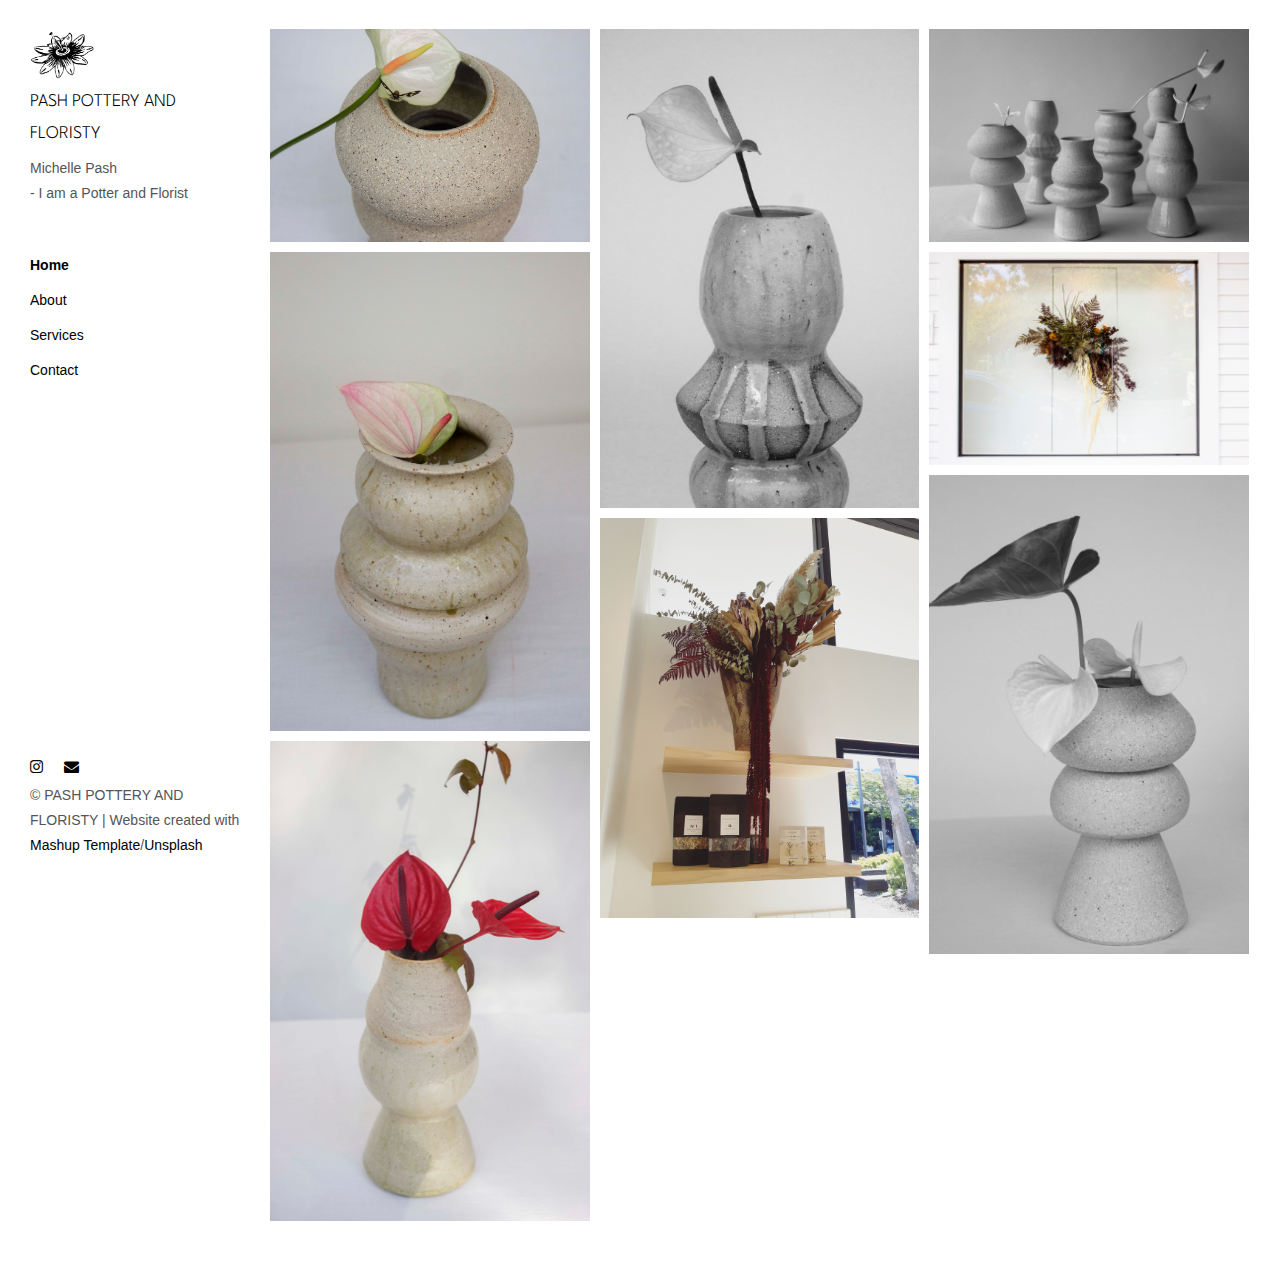
==== commit bf266ee7: "update font" ====
--- a/index.html
+++ b/index.html
@@ -17,7 +17,7 @@
     <link href="./assets/apple-icon-180x180.png" rel="apple-touch-icon" />
     <link href="./assets/favicon.ico" rel="icon" />
 
-    <title>Pash Pottery and Floristry</title>
+    <title>PASH POTTERY AND FLORISTY</title>
 
     <link href="./main.82cfd66e.css" rel="stylesheet" />
   </head>
@@ -32,7 +32,7 @@
           <span class="icon-bar"></span>
           <span class="icon-bar"></span>
         </button>
-        <a href="./index.html" class="navbar-brand">Pash Pottery and Floristry</a>
+        <a href="./index.html" class="navbar-brand">PASH POTTERY AND FLORISTY</a>
       </div>
 
       <nav class="sidebar">
@@ -45,7 +45,7 @@
                 src="./assets/images/logo.png"
                 style="height: 50px;"
               />
-              Pash Pottery and Floristry
+              PASH POTTERY AND FLORISTY
             </a>
             <p>
               Michelle Pash <br> - I am a Potter and Florist
@@ -74,7 +74,7 @@
               </a>
             </p>
             <p>
-              © Pash Pottery and Floristry | Website created with
+              © PASH POTTERY AND FLORISTY | Website created with
               <a
                 href="http://www.mashup-template.com/"
                 title="Create website with free html template"
--- a/main.82cfd66e.css
+++ b/main.82cfd66e.css
@@ -3,6 +3,8 @@
   700|Source + Sans + Pro:400,
   700
 );
+@import url("https://fonts.googleapis.com/css2?family=Spartan:wght@200&display=swap");
+
 @import url(https://maxcdn.bootstrapcdn.com/font-awesome/4.7.0/css/font-awesome.min.css); /*!
  * Bootstrap v3.3.7 (http://getbootstrap.com)
  * Copyright 2011-2016 Twitter, Inc.
@@ -59,7 +61,7 @@
 }
 b,
 strong {
-  font-weight: 700;
+  font-weight: 600;
 }
 dfn {
   font-style: italic;
@@ -172,7 +174,7 @@
   overflow: auto;
 }
 optgroup {
-  font-weight: 700;
+  font-weight: 600;
 }
 table {
   border-collapse: collapse;
@@ -364,7 +366,7 @@
 h5,
 h6 {
   font-family: Cabin, Helvetica, Arial, sans-serif;
-  font-weight: 700;
+  font-weight: 600;
   line-height: 1.1;
   color: #000;
 }
@@ -4905,9 +4907,9 @@
 }
 .site-brand {
   color: #000;
-  font-family: Cabin, Helvetica, Arial, sans-serif;
+  font-family: 'Spartan', sans-serif;
   font-size: 18px;
-  /* font-weight: 700; */
+  font-weight: 300;
   display: block;
   -webkit-transition: all 0.2s linear;
   -o-transition: all 0.2s linear;
@@ -4926,7 +4928,7 @@
   color: #000;
 }
 .nav > li > a.active {
-  font-weight: 700;
+  font-weight: 600;
 }
 .nav > li > a:hover {
   color: #ff6360;
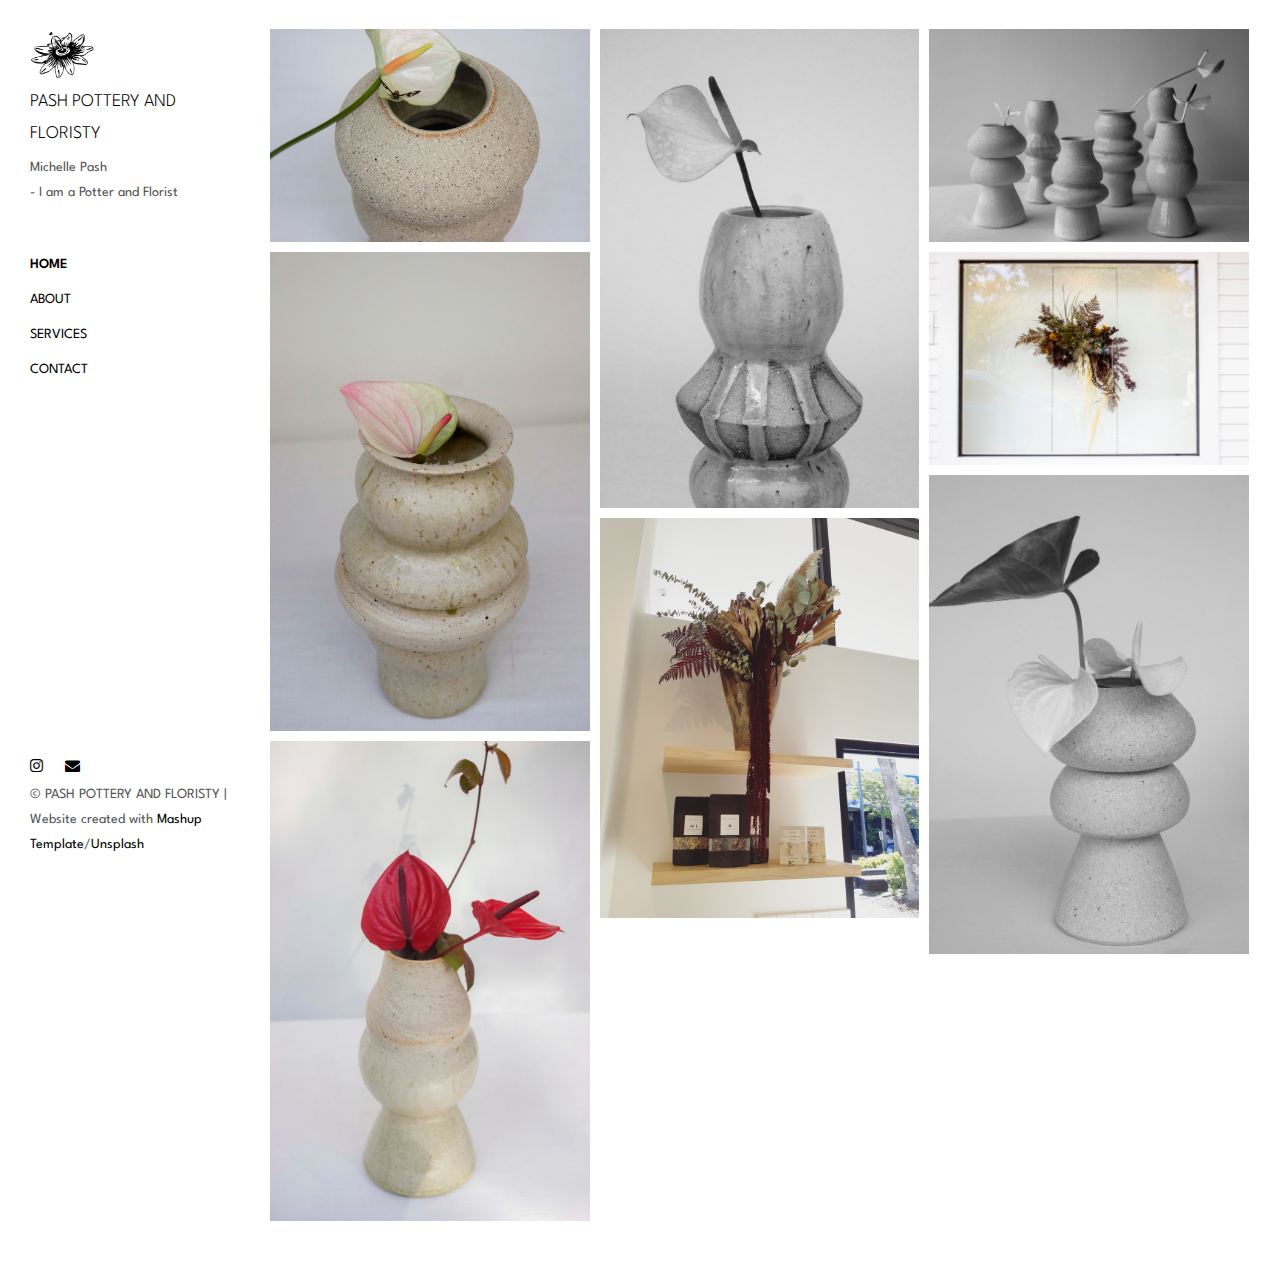
==== commit b4a770c5: "change to captal" ====
--- a/index.html
+++ b/index.html
@@ -52,10 +52,10 @@
             </p>
           </div>
           <ul class="nav">
-            <li><a href="./index.html" title="">Home</a></li>
-            <li><a href="./about.html" title="">About</a></li>
-            <li><a href="./services.html" title="">Services</a></li>
-            <li><a href="./contact.html" title="">Contact</a></li>
+            <li><a href="./index.html" title="">HOME</a></li>
+            <li><a href="./about.html" title="">ABOUT</a></li>
+            <li><a href="./services.html" title="">SERVICES</a></li>
+            <li><a href="./contact.html" title="">CONTACT</a></li>
           </ul>
 
           <nav class="nav-footer">
--- a/main.82cfd66e.css
+++ b/main.82cfd66e.css
@@ -1,8 +1,4 @@
-@import url(
-  https://fonts.googleapis.com/css?family=Cabin:400,
-  700|Source + Sans + Pro:400,
-  700
-);
+
 @import url("https://fonts.googleapis.com/css2?family=Spartan:wght@200&display=swap");
 
 @import url(https://maxcdn.bootstrapcdn.com/font-awesome/4.7.0/css/font-awesome.min.css); /*!
@@ -11,6 +7,8 @@
  * Licensed under MIT (https://github.com/twbs/bootstrap/blob/master/LICENSE)
  */
 /*! normalize.css v3.0.3 | MIT License | github.com/necolas/normalize.css */
+
+
 html {
   font-family: sans-serif;
   -ms-text-size-adjust: 100%;
@@ -268,7 +266,7 @@
   -webkit-tap-highlight-color: transparent;
 }
 body {
-  font-family: Source Sans Pro, Helvetica, Arial, sans-serif;
+  font-family: "Spartan", sans-serif;
   font-size: 14px;
   line-height: 1.78;
   color: #555;
@@ -365,7 +363,7 @@
 h4,
 h5,
 h6 {
-  font-family: Cabin, Helvetica, Arial, sans-serif;
+  font-family: "Spartan", sans-serif;
   font-weight: 600;
   line-height: 1.1;
   color: #000;
@@ -4906,8 +4904,9 @@
   margin-bottom: 6px;
 }
 .site-brand {
+
   color: #000;
-  font-family: 'Spartan', sans-serif;
+  font-family: "Spartan", sans-serif;
   font-size: 18px;
   font-weight: 300;
   display: block;
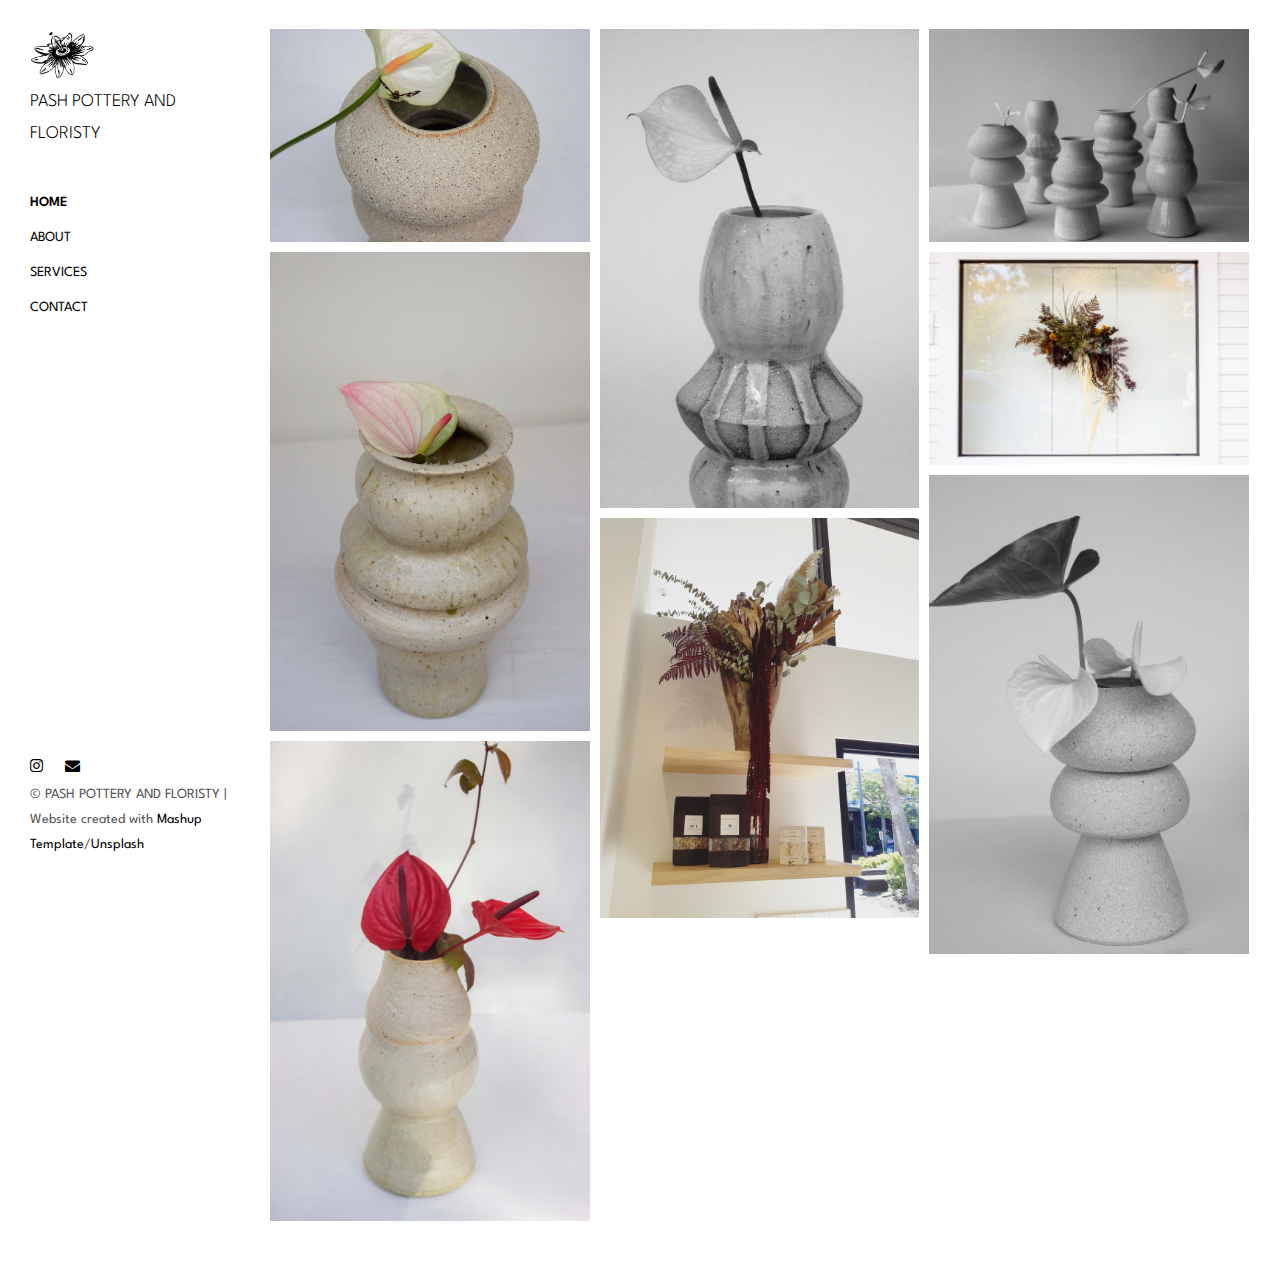
==== commit 5c0413a2: "delete michello pash in side bar" ====
--- a/index.html
+++ b/index.html
@@ -47,9 +47,7 @@
               />
               PASH POTTERY AND FLORISTY
             </a>
-            <p>
-              Michelle Pash <br> - I am a Potter and Florist
-            </p>
+            
           </div>
           <ul class="nav">
             <li><a href="./index.html" title="">HOME</a></li>
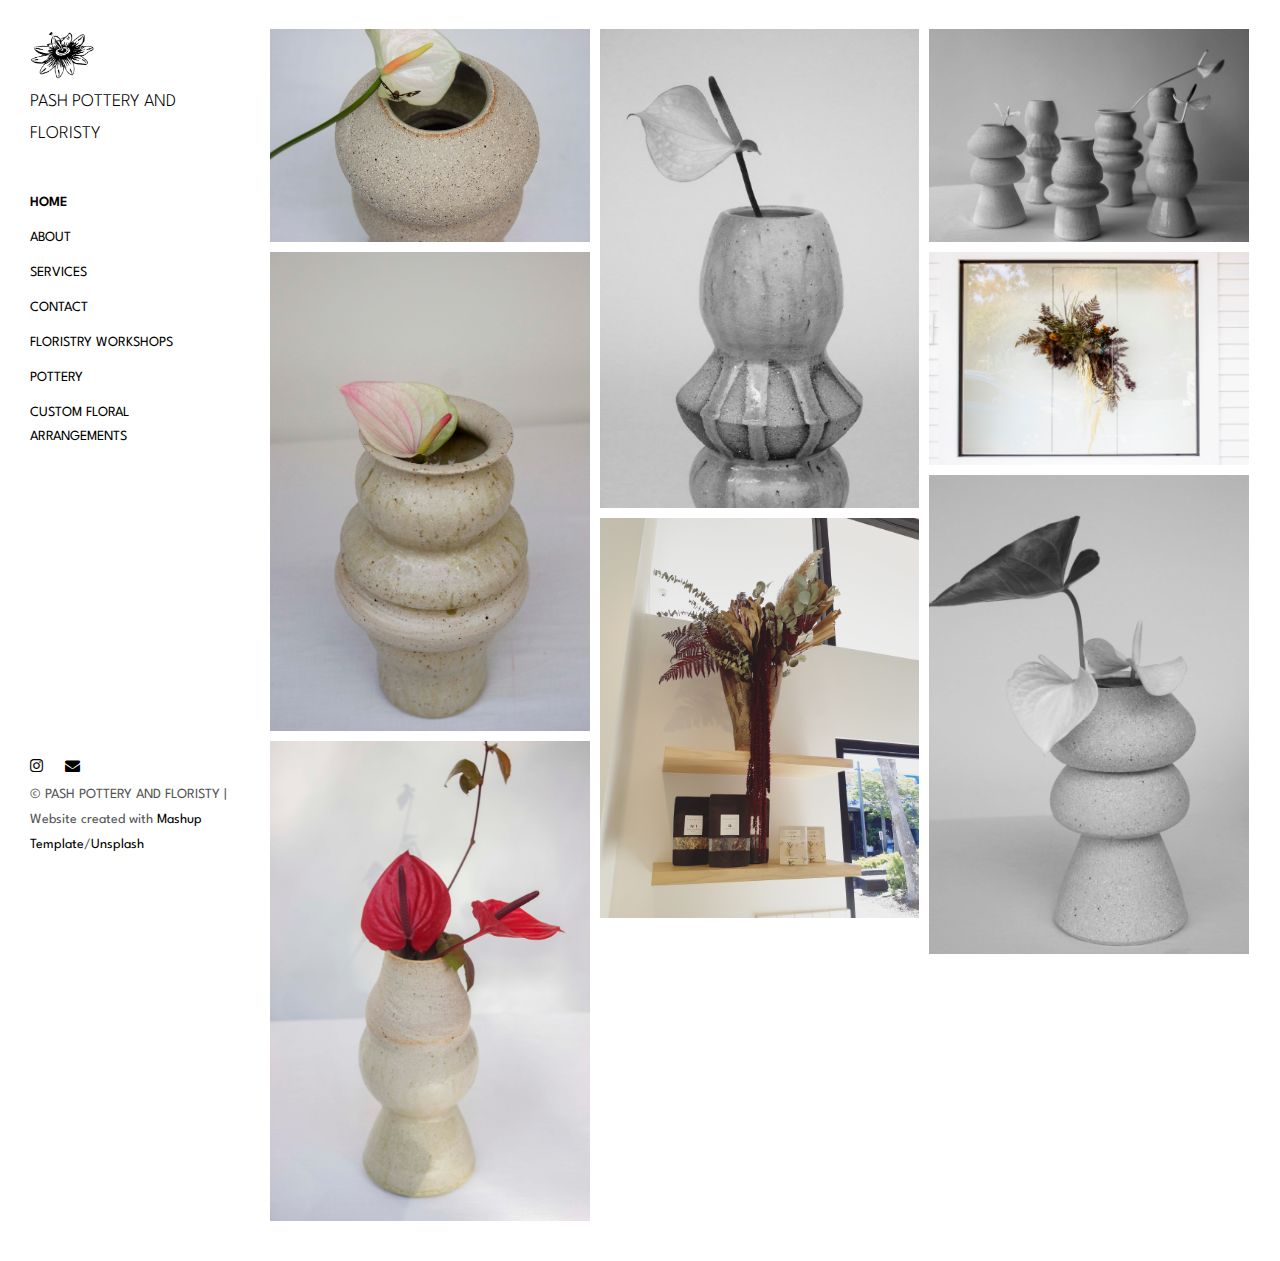
==== commit 0ba16a4b: "add pages" ====
--- a/index.html
+++ b/index.html
@@ -50,10 +50,13 @@
             
           </div>
           <ul class="nav">
-            <li><a href="./index.html" title="">HOME</a></li>
+                        <li><a href="./index.html" title="">HOME</a></li>
             <li><a href="./about.html" title="">ABOUT</a></li>
             <li><a href="./services.html" title="">SERVICES</a></li>
             <li><a href="./contact.html" title="">CONTACT</a></li>
+            <li><a href="./workshop.html" title="">FLORISTRY WORKSHOPS</a></li>
+            <li><a href="./pottery.html" title="">POTTERY</a></li>
+            <li><a href="./custom.html" title="">CUSTOM FLORAL ARRANGEMENTS</a></li>
           </ul>
 
           <nav class="nav-footer">
--- a/main.82cfd66e.css
+++ b/main.82cfd66e.css
@@ -1,5 +1,6 @@
 
 @import url("https://fonts.googleapis.com/css2?family=Spartan:wght@200&display=swap");
+
 
 @import url(https://maxcdn.bootstrapcdn.com/font-awesome/4.7.0/css/font-awesome.min.css); /*!
  * Bootstrap v3.3.7 (http://getbootstrap.com)
@@ -364,7 +365,7 @@
 h5,
 h6 {
   font-family: "Spartan", sans-serif;
-  font-weight: 600;
+  /* font-weight: 600; */
   line-height: 1.1;
   color: #000;
 }
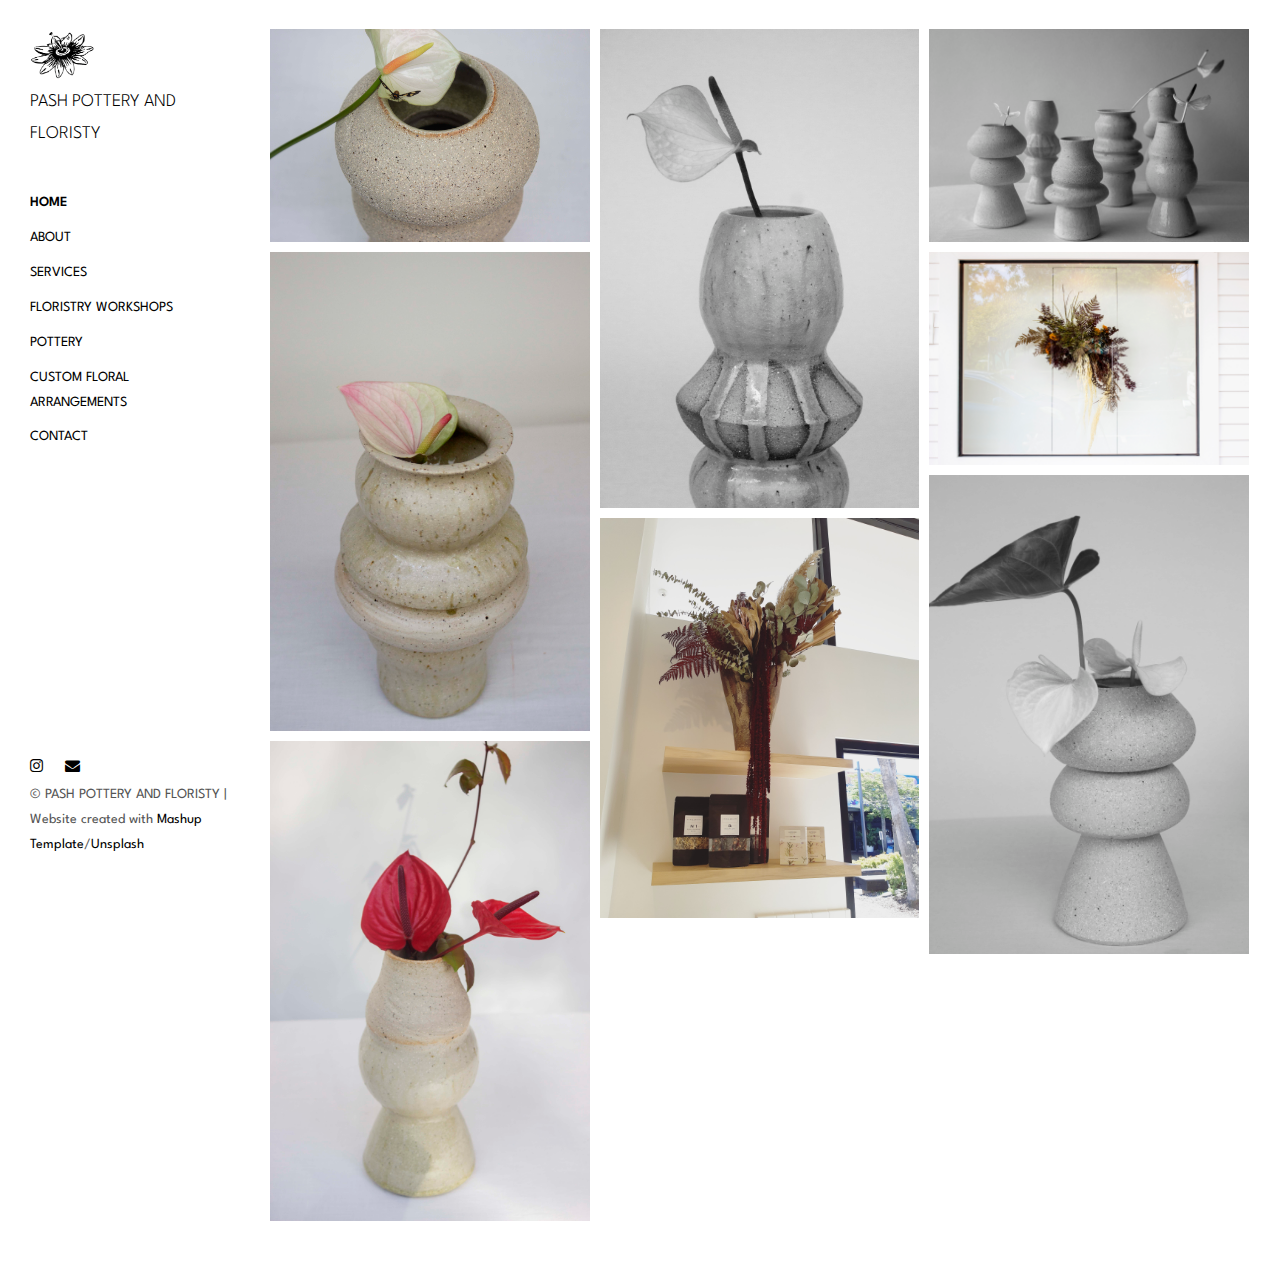
==== commit 310c3e3f: "change order" ====
--- a/index.html
+++ b/index.html
@@ -53,10 +53,10 @@
                         <li><a href="./index.html" title="">HOME</a></li>
             <li><a href="./about.html" title="">ABOUT</a></li>
             <li><a href="./services.html" title="">SERVICES</a></li>
-            <li><a href="./contact.html" title="">CONTACT</a></li>
             <li><a href="./workshop.html" title="">FLORISTRY WORKSHOPS</a></li>
             <li><a href="./pottery.html" title="">POTTERY</a></li>
             <li><a href="./custom.html" title="">CUSTOM FLORAL ARRANGEMENTS</a></li>
+            <li><a href="./contact.html" title="">CONTACT</a></li>
           </ul>
 
           <nav class="nav-footer">
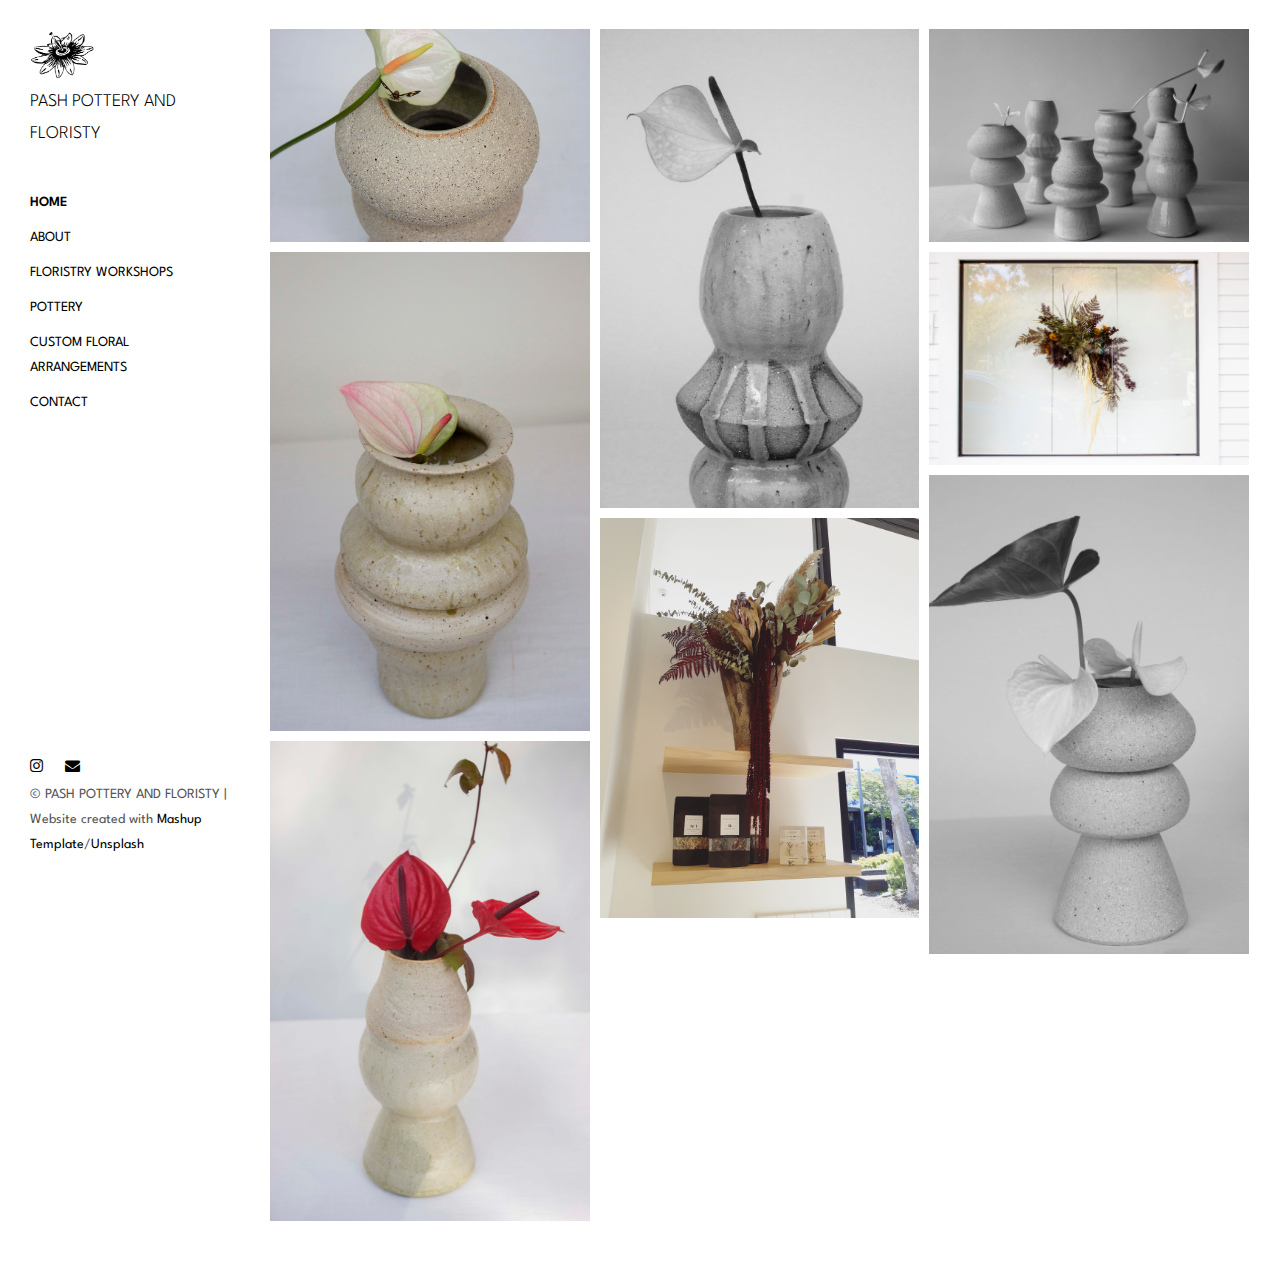
==== commit adeeb1bf: "delete service page" ====
--- a/index.html
+++ b/index.html
@@ -52,7 +52,7 @@
           <ul class="nav">
                         <li><a href="./index.html" title="">HOME</a></li>
             <li><a href="./about.html" title="">ABOUT</a></li>
-            <li><a href="./services.html" title="">SERVICES</a></li>
+            <!-- <li><a href="./services.html" title="">SERVICES</a></li> -->
             <li><a href="./workshop.html" title="">FLORISTRY WORKSHOPS</a></li>
             <li><a href="./pottery.html" title="">POTTERY</a></li>
             <li><a href="./custom.html" title="">CUSTOM FLORAL ARRANGEMENTS</a></li>
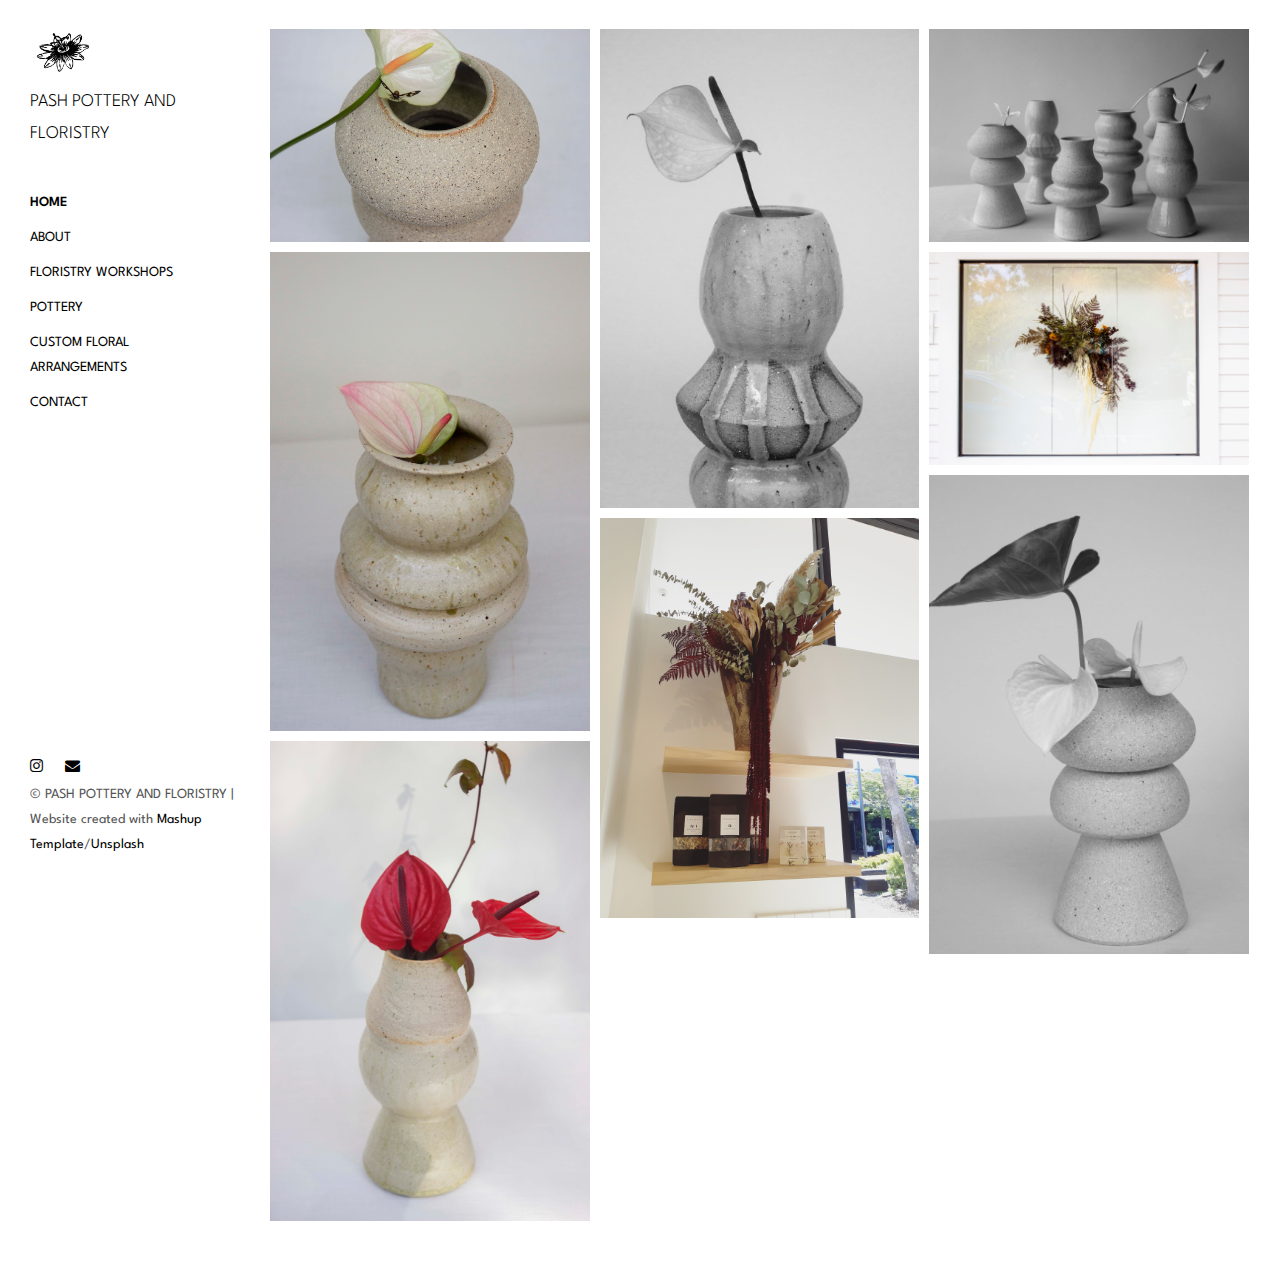
==== commit 55e95b35: "fix typo & new logo" ====
--- a/index.html
+++ b/index.html
@@ -17,7 +17,7 @@
     <link href="./assets/apple-icon-180x180.png" rel="apple-touch-icon" />
     <link href="./assets/favicon.ico" rel="icon" />
 
-    <title>PASH POTTERY AND FLORISTY</title>
+    <title>PASH POTTERY AND FLORISTRY</title>
 
     <link href="./main.82cfd66e.css" rel="stylesheet" />
   </head>
@@ -32,7 +32,7 @@
           <span class="icon-bar"></span>
           <span class="icon-bar"></span>
         </button>
-        <a href="./index.html" class="navbar-brand">PASH POTTERY AND FLORISTY</a>
+        <a href="./index.html" class="navbar-brand">PASH POTTERY AND FLORISTRY</a>
       </div>
 
       <nav class="sidebar">
@@ -45,7 +45,7 @@
                 src="./assets/images/logo.png"
                 style="height: 50px;"
               />
-              PASH POTTERY AND FLORISTY
+              PASH POTTERY AND FLORISTRY
             </a>
             
           </div>
@@ -75,7 +75,7 @@
               </a>
             </p>
             <p>
-              © PASH POTTERY AND FLORISTY | Website created with
+              © PASH POTTERY AND FLORISTRY | Website created with
               <a
                 href="http://www.mashup-template.com/"
                 title="Create website with free html template"
